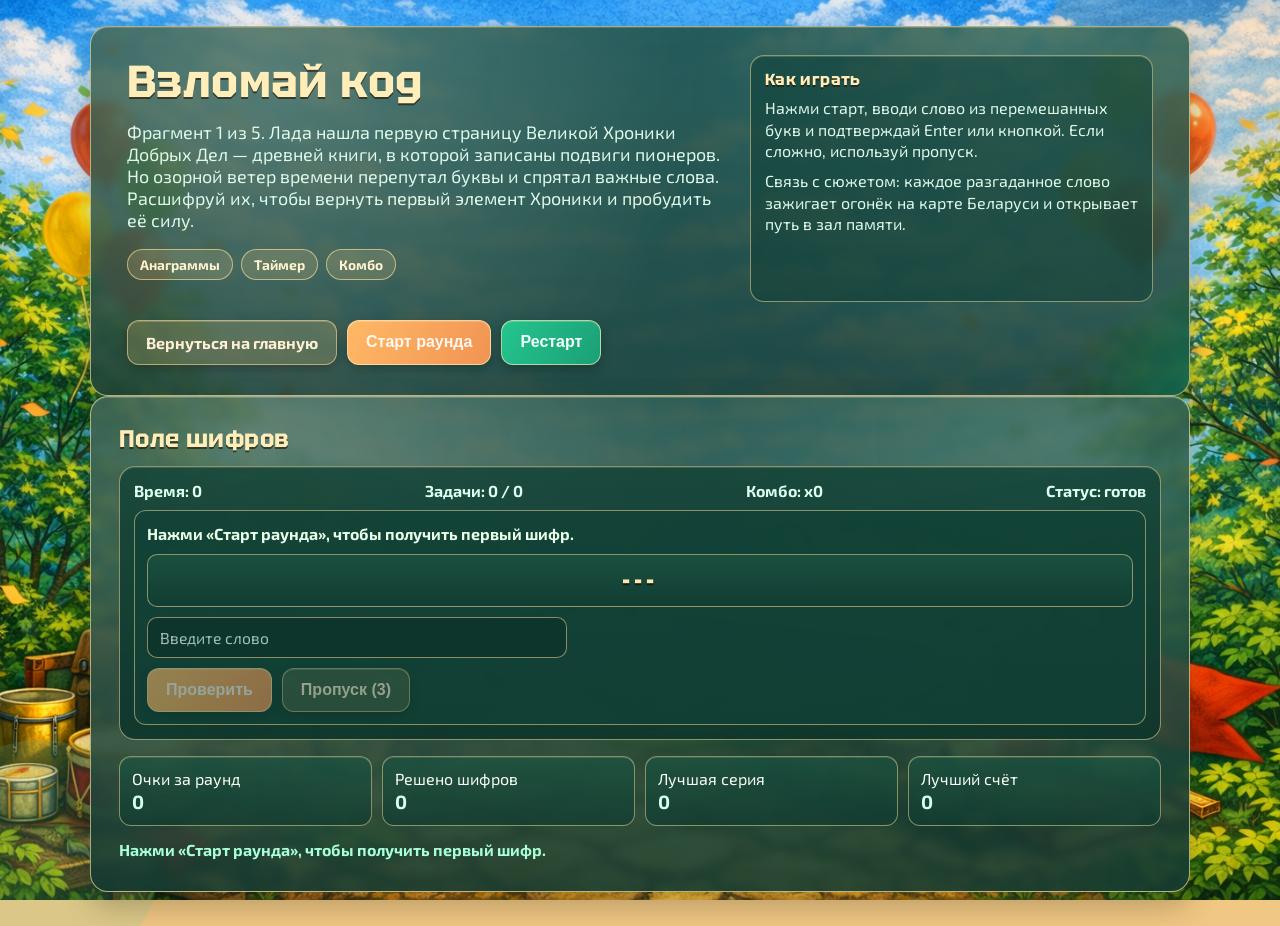
==== cipher.html @ af0d27ae "first" ====
<!doctype html>
<html lang="ru">
<head>
  <meta charset="UTF-8" />
  <meta name="viewport" content="width=device-width, initial-scale=1.0" />
  <title>Взломай код - расшифруй ценности</title>
  <link rel="preconnect" href="https://fonts.googleapis.com" />
  <link rel="preconnect" href="https://fonts.gstatic.com" crossorigin />
  <link href="https://fonts.googleapis.com/css2?family=Tektur:wght@500;700;800&family=Exo+2:wght@400;500;700&display=swap" rel="stylesheet" />
  <link rel="stylesheet" href="./assets/css/main.css" />
</head>
<body>
  <div class="wrap">
    <section class="hero">
      <div class="intro-grid">
        <div>
          <h1>Взломай код</h1>
          <p class="subtitle">
            Фрагмент 1 из 5. Лада нашла первую страницу Великой Хроники Добрых Дел — древней книги, в которой записаны подвиги пионеров. Но озорной ветер времени перепутал буквы и спрятал важные слова. Расшифруй их, чтобы вернуть первый элемент Хроники и пробудить её силу.
          </p>
          <div class="chips">
            <span class="chip">Анаграммы</span>
            <span class="chip">Таймер</span>
            <span class="chip">Комбо</span>
          </div>
        </div>
        <aside class="intro-panel">
          <h3>Как играть</h3>
          <p>Нажми старт, вводи слово из перемешанных букв и подтверждай Enter или кнопкой. Если сложно, используй пропуск.</p>
          <p>Связь с сюжетом: каждое разгаданное слово зажигает огонёк на карте Беларуси и открывает путь в зал памяти.</p>
        </aside>
      </div>
      <div class="actions">
        <a href="./index.html" class="btn ghost">Вернуться на главную</a>
        <button id="cipherStart" class="btn secondary">Старт раунда</button>
        <button id="cipherRestart" class="btn primary">Рестарт</button>
      </div>
    </section>

    <section class="panel station">
      <h2>Поле шифров</h2>
      <div class="beat-wrap">
        <div class="beat-ui">
          <span id="cipherTimer">Время: 75</span>
          <span id="cipherProgress">Задачи: 0 / 12</span>
          <span id="cipherCombo">Комбо: x0</span>
          <span id="cipherStatus">Статус: готов</span>
        </div>

        <article class="cipher-task">
          <p id="cipherClue" class="cipher-clue">Нажми «Старт раунда», чтобы получить первый шифр.</p>
          <p id="cipherScramble" class="cipher-scramble">---</p>
          <input
            id="cipherInput"
            type="text"
            placeholder="Введите слово"
            autocomplete="off"
            maxlength="32"
            disabled
          />
          <div class="cipher-actions">
            <button id="cipherCheck" class="btn secondary" type="button" disabled>Проверить</button>
            <button id="cipherSkip" class="btn ghost" type="button" disabled>Пропуск (3)</button>
          </div>
        </article>
      </div>

      <div class="result-grid">
        <div class="tile">
          Очки за раунд
          <strong id="cipherScore">0</strong>
        </div>
        <div class="tile">
          Решено шифров
          <strong id="cipherSolved">0</strong>
        </div>
        <div class="tile">
          Лучшая серия
          <strong id="cipherStreak">0</strong>
        </div>
        <div class="tile">
          Лучший счёт
          <strong id="cipherBest">0</strong>
        </div>
      </div>

      <div id="cipherFeedback" class="feedback"></div>
    </section>
  </div>

  <script type="module" src="./assets/js/round-theme-standalone.js"></script>
  <script type="module" src="./assets/js/cipher-standalone.js"></script>
</body>
</html>
---- assets/css/main.css ----
﻿:root {
      --bg-1: #071a2a;
      --bg-2: #0e3047;
      --card: rgba(10, 29, 44, 0.84);
      --ink: #ebf6ff;
      --muted: #a8c7de;
      --brand: #00c38d;
      --brand-2: #ff8f3f;
      --line: #2f5f7f;
      --ok: #3edc8f;
      --warn: #ff7b4f;
      --shadow: 0 20px 44px rgba(3, 11, 19, 0.45);
      --radius: 18px;
      --home-banner-width: min(100%, 460px);
      --home-columns-height: clamp(700px, 82vh, 980px);
    }

    * {
      box-sizing: border-box;
    }

    body {
      margin: 0;
      font-family: "Exo 2", "Segoe UI", sans-serif;
      color: var(--ink);
      min-height: 100vh;
      background:
        radial-gradient(circle at 8% 8%, rgba(0, 195, 141, 0.24), transparent 33%),
        radial-gradient(circle at 92% 18%, rgba(255, 143, 63, 0.24), transparent 36%),
        radial-gradient(circle at 50% 110%, rgba(18, 72, 108, 0.65), transparent 42%),
        linear-gradient(140deg, var(--bg-1), var(--bg-2));
      overflow-x: hidden;
    }

    body::before,
    body::after {
      content: "";
      position: fixed;
      z-index: -1;
      border-radius: 50%;
      opacity: 0.3;
      filter: blur(1px);
      animation: drift 12s ease-in-out infinite;
    }

    body::before {
      width: 280px;
      height: 280px;
      background: rgba(255, 143, 63, 0.35);
      top: -70px;
      right: -40px;
    }

    body::after {
      width: 240px;
      height: 240px;
      background: rgba(0, 195, 141, 0.35);
      left: -80px;
      bottom: -80px;
      animation-delay: -6s;
    }

    @keyframes drift {
      0%,
      100% {
        transform: translateY(0px);
      }
      50% {
        transform: translateY(18px);
      }
    }

    .wrap {
      width: min(1100px, 94vw);
      margin: 26px auto 40px;
    }

    .hero,
    .panel {
      background: var(--card);
      border: 1px solid rgba(133, 182, 214, 0.26);
      border-radius: var(--radius);
      box-shadow: var(--shadow);
      backdrop-filter: blur(4px);
    }

    .hero {
      padding: 28px clamp(18px, 4vw, 36px) 30px;
      animation: rise 0.7s ease;
    }

    @keyframes rise {
      from {
        opacity: 0;
        transform: translateY(18px);
      }
      to {
        opacity: 1;
        transform: translateY(0);
      }
    }

    h1,
    h2,
    h3 {
      margin: 0 0 12px;
      font-family: "Tektur", "Trebuchet MS", sans-serif;
      letter-spacing: 0.4px;
      line-height: 1.2;
    }

    h1 {
      font-size: clamp(1.6rem, 4.7vw, 2.8rem);
    }

    .subtitle {
      margin: 0;
      color: var(--muted);
      font-size: clamp(0.95rem, 2.2vw, 1.12rem);
      max-width: 74ch;
    }

    .chips {
      display: flex;
      flex-wrap: wrap;
      gap: 8px;
      margin: 18px 0 22px;
    }

    .chip {
      font-weight: 700;
      font-size: 0.86rem;
      padding: 6px 12px;
      border-radius: 999px;
      color: #ddfff6;
      background: rgba(0, 195, 141, 0.18);
      border: 1px solid rgba(0, 195, 141, 0.32);
    }

.btn {
      border: 0;
      border-radius: 12px;
      padding: 12px 18px;
      font-size: 1rem;
      font-weight: 700;
      display: inline-flex;
      align-items: center;
      justify-content: center;
      text-decoration: none;
      cursor: pointer;
      transition: transform 0.18s ease, box-shadow 0.18s ease, opacity 0.18s ease;
    }

    .btn:hover {
      transform: translateY(-1px);
      box-shadow: 0 8px 22px rgba(17, 51, 41, 0.2);
    }

    .btn:disabled {
      opacity: 0.55;
      cursor: not-allowed;
      transform: none;
      box-shadow: none;
    }

    .btn.primary {
      background: linear-gradient(120deg, var(--brand), #11a879);
      color: #fff;
    }

    .btn.secondary {
      background: linear-gradient(120deg, var(--brand-2), #f49b5f);
      color: #fff;
    }
    .btn.ghost {
      background: rgba(255, 143, 63, 0.16);
      color: #ffe6d4;
      border: 1px solid rgba(255, 143, 63, 0.42);
    }

    .hidden {
      display: none !important;
    }

    .hud {
      margin: 16px 0;
      padding: 14px 16px;
      display: flex;
      flex-wrap: wrap;
      align-items: center;
      justify-content: space-between;
      gap: 12px;
    }

    .score {
      font-weight: 700;
      font-size: 1.02rem;
      color: #cbfff0;
    }

    .steps {
      display: flex;
      align-items: center;
      gap: 9px;
      flex-wrap: wrap;
    }

    .hud-actions {
      display: flex;
      align-items: center;
      margin-left: auto;
      gap: 10px;
      flex-wrap: wrap;
      justify-content: flex-end;
    }

    .run-timer {
      font-family: "Tektur", "Trebuchet MS", sans-serif;
      font-weight: 700;
      font-size: 0.95rem;
      letter-spacing: 0.05em;
      color: #fdf0d4;
      background: linear-gradient(180deg, rgba(89, 51, 22, 0.86), rgba(60, 35, 15, 0.94));
      border: 1px solid rgba(255, 211, 134, 0.62);
      border-radius: 10px;
      padding: 8px 12px;
      min-width: 136px;
      text-align: center;
      box-shadow:
        inset 0 1px 0 rgba(255, 241, 209, 0.22),
        0 4px 10px rgba(0, 0, 0, 0.24);
      white-space: nowrap;
    }

    .step {
      width: 31px;
      height: 31px;
      border-radius: 50%;
      border: 2px solid var(--line);
      display: grid;
      place-items: center;
      font-size: 0.85rem;
      font-weight: 700;
      color: #bcdaef;
      background: rgba(10, 29, 44, 0.86);
    }

    .step.done {
      background: var(--ok);
      border-color: var(--ok);
      color: #fff;
    }

    .step.active {
      border-color: var(--brand-2);
      box-shadow: 0 0 0 3px rgba(242, 134, 79, 0.2);
    }

    .station {
      padding: clamp(16px, 3vw, 28px);
      margin-bottom: 16px;
      animation: rise 0.45s ease;
    }

    .lead {
      margin: 0 0 16px;
      color: var(--muted);
    }

    .quiz-card,
    .rebus-card,
    .word-card,
    .case-card {
      background: rgba(9, 27, 41, 0.82);
      border: 1px solid rgba(75, 126, 161, 0.6);
      border-radius: 14px;
      padding: 12px 14px;
      margin-bottom: 12px;
    }

    .quiz-card p,
    .rebus-card p,
    .word-card p,
    .case-card p {
      margin: 0 0 10px;
      font-weight: 700;
    }

    .option-grid {
      display: grid;
      gap: 8px;
    }

    label.choice {
      border: 1px solid rgba(75, 126, 161, 0.72);
      border-radius: 10px;
      padding: 9px 10px;
      display: flex;
      gap: 10px;
      align-items: flex-start;
      cursor: pointer;
      transition: border-color 0.15s ease, background 0.15s ease;
    }

    label.choice:hover {
      border-color: var(--brand);
      background: rgba(0, 195, 141, 0.08);
    }

    input[type="text"] {
      width: min(420px, 100%);
      border: 1px solid rgba(75, 126, 161, 0.6);
      border-radius: 10px;
      padding: 10px 12px;
      font-size: 0.98rem;
      font-family: inherit;
      background: rgba(8, 22, 34, 0.95);
      color: #e6f4ff;
    }

    .actions {
      margin-top: 18px;
      display: flex;
      flex-wrap: wrap;
      gap: 10px;
    }

    .player-name-row {
      margin-top: 14px;
      display: flex;
      flex-wrap: wrap;
      align-items: center;
      gap: 10px;
    }

    .player-name-row label {
      font-weight: 700;
      color: #e8ffe7;
    }

    .player-name-row input[type="text"] {
      width: min(260px, 100%);
    }

    .feedback {
      margin-top: 14px;
      font-weight: 700;
      color: #7df2ca;
      min-height: 1.4em;
    }

    .feedback.bad {
      color: #ff9b73;
    }

    .bars {
      margin-top: 12px;
      display: grid;
      gap: 8px;
      max-width: 460px;
    }

    .bar {
      display: grid;
      grid-template-columns: 180px 1fr;
      align-items: center;
      gap: 10px;
      font-size: 0.92rem;
    }

    .track {
      height: 10px;
      border-radius: 999px;
      background: rgba(75, 126, 161, 0.35);
      overflow: hidden;
    }

    .fill {
      height: 100%;
      width: 0;
      border-radius: 999px;
      background: linear-gradient(120deg, var(--brand), #0caf7b);
      transition: width 0.4s ease;
    }

    .result-grid {
      margin-top: 16px;
      display: grid;
      grid-template-columns: repeat(auto-fit, minmax(180px, 1fr));
      gap: 10px;
    }
    .tile {
      background: rgba(9, 27, 41, 0.82);
      border: 1px solid rgba(75, 126, 161, 0.6);
      border-radius: 12px;
      padding: 12px;
    }

    .tile strong {
      display: block;
      font-size: 1.2rem;
      margin-top: 2px;
      color: #d2ffee;
    }

    .accent {
      color: #ffb17b;
      font-weight: 700;
    }

    .result-finale {
      position: relative;
      overflow: hidden;
      border-color: rgba(255, 214, 136, 0.58);
      background:
        radial-gradient(circle at 90% -10%, rgba(255, 208, 101, 0.2), transparent 45%),
        linear-gradient(180deg, rgba(24, 63, 52, 0.86), rgba(13, 45, 37, 0.92));
    }

    .result-finale::before {
      content: "";
      position: absolute;
      right: -90px;
      top: -80px;
      width: 240px;
      height: 240px;
      border-radius: 50%;
      background: radial-gradient(circle, rgba(255, 224, 143, 0.32), transparent 68%);
      pointer-events: none;
    }

    .result-kicker {
      display: inline-flex;
      align-items: center;
      gap: 8px;
      font-weight: 800;
      text-transform: uppercase;
      letter-spacing: 0.08em;
      color: #ffe7b7;
      font-size: 0.78rem;
      border: 1px solid rgba(255, 222, 155, 0.5);
      border-radius: 999px;
      padding: 6px 12px;
      background: rgba(82, 52, 21, 0.45);
    }

    .result-title {
      margin-bottom: 6px;
      color: #fff4cf;
      text-shadow: 0 3px 0 rgba(60, 34, 6, 0.45), 0 0 20px rgba(255, 214, 139, 0.2);
      animation: resultTitleGlow 2.2s ease-in-out infinite;
    }

    .result-congrats {
      margin-top: 8px;
      margin-bottom: 2px;
      color: #d4ffe6;
      font-weight: 700;
      letter-spacing: 0.02em;
    }

    .result-mail-card {
      margin-top: 14px;
      border: 1px solid rgba(255, 221, 149, 0.54);
      border-radius: 14px;
      padding: 12px;
      background:
        linear-gradient(180deg, rgba(68, 44, 17, 0.58), rgba(43, 30, 12, 0.72));
      box-shadow: inset 0 1px 0 rgba(255, 239, 196, 0.2);
    }

    .result-mail-card h3 {
      margin: 0;
      color: #fff1ca;
    }

    .result-mail-card p {
      margin-top: 8px;
      margin-bottom: 0;
      color: #ffe5bc;
    }

    .result-fresh {
      animation: resultPanelEnter 0.46s ease-out both;
    }

    @keyframes resultPanelEnter {
      from {
        opacity: 0;
        transform: translateY(16px) scale(0.985);
      }
      to {
        opacity: 1;
        transform: translateY(0) scale(1);
      }
    }

    @keyframes resultTitleGlow {
      0%,
      100% {
        filter: brightness(1);
      }
      50% {
        filter: brightness(1.08);
      }
    }

    .ai-note {
      margin-top: 16px;
      padding: 12px;
      border-radius: 12px;
      background: rgba(255, 143, 63, 0.15);
      border: 1px solid rgba(255, 143, 63, 0.34);
      color: #ffd8bf;
    }

    .ai-note p {
      margin: 0;
    }

    .confetti {
      pointer-events: none;
      position: fixed;
      inset: 0;
      z-index: 999;
      overflow: hidden;
    }

    .confetti i {
      position: absolute;
      top: -15px;
      width: 9px;
      height: 16px;
      background: var(--brand);
      opacity: 0.75;
      animation: fall linear forwards;
    }

    @keyframes fall {
      to {
        transform: translateY(105vh) rotate(620deg);
      }
    }

    .hero {
      position: relative;
      overflow: hidden;
      border: 1px solid rgba(79, 148, 194, 0.46);
    }

    .hero::after {
      content: "";
      position: absolute;
      inset: auto -20% -55% auto;
      width: 340px;
      height: 340px;
      border-radius: 50%;
      background: radial-gradient(circle, rgba(0, 195, 141, 0.45), transparent 70%);
      pointer-events: none;
    }

    body.home-page {
      background-image: url("../../фон.png");
      background-position: center;
      background-repeat: no-repeat;
      background-size: 100% 100%;
      background-attachment: fixed;
      height: 100vh;
      min-height: 100vh;
      overflow: hidden;
    }

    body.home-page::before,
    body.home-page::after {
      content: none;
      display: none;
    }

    body.home-page .hero::after {
      content: none;
      display: none;
    }

    body.home-page .wrap {
      width: 100vw;
      max-width: 100vw;
      margin: 0;
      min-height: 100vh;
      padding: 0;
    }

    body.home-page .wrap > * {
      display: none !important;
    }

    body.home-page .wrap > #homeBuilder {
      display: block !important;
    }

    body.home-page .home-builder {
      display: flex !important;
      align-items: flex-start;
      justify-content: center;
      overflow: hidden;
      padding: clamp(8px, 1vh, 14px) clamp(10px, 1vw, 18px);
    }

    .home-builder {
      display: none;
      position: relative;
      width: 100%;
      min-height: 100vh;
      padding: clamp(12px, 2vw, 22px);
    }

    .home-scene {
      max-width: 1420px;
      margin: 0 auto;
      width: 100%;
      min-height: calc(100vh - clamp(24px, 4vw, 44px));
      display: grid;
      grid-template-rows: auto auto 1fr auto;
      gap: clamp(10px, 1.3vw, 18px);
    }

    body.home-page .home-scene {
      max-width: 1500px;
      width: min(1500px, 100vw);
      min-width: 1280px;
      min-height: 100vh;
      margin: 0 auto;
      position: relative;
      overflow: visible;
      isolation: isolate;
      grid-template-rows: auto auto minmax(0, 1fr);
    }

    body.home-page .home-footer {
      display: none;
    }

    body.home-page .home-scene::before,
    body.home-page .home-scene::after {
      content: "";
      position: absolute;
      border-radius: 50%;
      pointer-events: none;
      z-index: 0;
      filter: blur(3px);
      opacity: 0.42;
    }

    body.home-page .home-scene::before {
      width: clamp(220px, 18vw, 360px);
      height: clamp(220px, 18vw, 360px);
      top: clamp(64px, 7vh, 120px);
      left: clamp(30px, 3vw, 80px);
      background: radial-gradient(circle, rgba(255, 209, 120, 0.36), transparent 72%);
      animation: homeAuraDriftA 11s ease-in-out infinite;
    }

    body.home-page .home-scene::after {
      width: clamp(180px, 14vw, 290px);
      height: clamp(180px, 14vw, 290px);
      bottom: clamp(42px, 8vh, 120px);
      right: clamp(70px, 7vw, 150px);
      background: radial-gradient(circle, rgba(131, 255, 212, 0.28), transparent 70%);
      animation: homeAuraDriftB 9s ease-in-out infinite;
    }

    .home-balloon-wrap {
      position: fixed;
      top: clamp(6px, 1.2vh, 16px);
      right: clamp(-180px, -12vw, -90px);
      width: clamp(240px, 24vw, 440px);
      height: clamp(240px, 24vw, 440px);
      z-index: 8;
      pointer-events: none;
      animation: homeFloatSlow 8.8s ease-in-out infinite;
    }

    .home-balloon-player {
      width: 100%;
      height: 100%;
      display: block;
      filter: drop-shadow(0 6px 10px rgba(0, 0, 0, 0.25));
    }

    .home-music-toggle {
      position: fixed;
      top: clamp(14px, 1.8vh, 26px);
      left: clamp(12px, 1.2vw, 24px);
      width: clamp(46px, 3.1vw, 58px);
      height: clamp(46px, 3.1vw, 58px);
      border-radius: 14px;
      border: 1px solid rgba(255, 214, 142, 0.62);
      background: linear-gradient(180deg, rgba(83, 52, 24, 0.92), rgba(54, 33, 15, 0.95));
      box-shadow:
        inset 0 1px 0 rgba(255, 242, 204, 0.22),
        0 8px 18px rgba(0, 0, 0, 0.32);
      color: #ffe5ad;
      z-index: 12;
      cursor: pointer;
      display: grid;
      place-items: center;
      transition: transform 0.16s ease, filter 0.16s ease, box-shadow 0.16s ease;
    }

    .home-music-toggle:hover {
      transform: translateY(-1px) scale(1.02);
      filter: brightness(1.06);
      box-shadow:
        inset 0 1px 0 rgba(255, 242, 204, 0.24),
        0 10px 22px rgba(0, 0, 0, 0.36);
    }

    .home-music-toggle:active {
      transform: translateY(0) scale(0.98);
    }

    .home-music-icon {
      width: 20px;
      height: 20px;
      display: flex;
      align-items: flex-end;
      justify-content: center;
      gap: 3px;
      position: relative;
    }

    .home-music-icon > span {
      width: 4px;
      height: 14px;
      border-radius: 999px;
      background: linear-gradient(180deg, #ffe8b6, #ffbe70);
      box-shadow: 0 0 8px rgba(255, 216, 145, 0.28);
      transform-origin: center bottom;
    }

    .home-music-toggle.is-on .home-music-icon > span:nth-child(1) {
      animation: homeMusicBars 0.95s ease-in-out infinite;
    }

    .home-music-toggle.is-on .home-music-icon > span:nth-child(2) {
      animation: homeMusicBars 1.1s ease-in-out infinite;
      animation-delay: 0.12s;
    }

    .home-music-toggle.is-on .home-music-icon > span:nth-child(3) {
      animation: homeMusicBars 0.85s ease-in-out infinite;
      animation-delay: 0.2s;
    }

    .home-music-toggle.is-off .home-music-icon > span {
      height: 7px;
      opacity: 0.5;
      animation: none;
    }

    .home-music-toggle.is-off::after {
      content: "";
      position: absolute;
      width: 24px;
      height: 2px;
      border-radius: 999px;
      background: #ff9b73;
      transform: rotate(-34deg);
      box-shadow: 0 0 8px rgba(255, 155, 115, 0.42);
    }

    body:not(.home-page) .home-music-toggle {
      display: none;
    }

    @keyframes homeMusicBars {
      0%,
      100% {
        transform: scaleY(0.4);
      }
      50% {
        transform: scaleY(1);
      }
    }

    .home-mascot-wrap {
      position: absolute;
      left: clamp(-420px, -100vw, -190px);
      bottom: clamp(-90px, -7vh, -32px);
      width: clamp(450px, 14vw, 240px);
      pointer-events: none;
      z-index: 3;
      animation: none;
    }

    .home-mascot-image {
      width: 100%;
      height: auto;
      display: block;
      object-fit: contain;
      filter: drop-shadow(0 8px 16px rgba(0, 0, 0, 0.35));
      user-select: none;
      -webkit-user-drag: none;
    }

    .img-slot {
      width: 100%;
      border: 2px dashed rgba(203, 236, 255, 0.72);
      border-radius: 12px;
      background: rgba(7, 26, 40, 0.52);
      color: #d9efff;
      font-family: "Tektur", "Trebuchet MS", sans-serif;
      font-size: clamp(0.7rem, 0.85vw, 0.88rem);
      letter-spacing: 0.04em;
      text-transform: uppercase;
      display: flex;
      align-items: center;
      justify-content: center;
      text-align: center;
      padding: 8px;
      user-select: none;
    }

    .img-slot[data-slot]::before {
      content: attr(data-slot);
      display: block;
      font-size: clamp(0.62rem, 0.72vw, 0.78rem);
      opacity: 0.68;
      margin-right: 0.42rem;
    }

    .slot-main-title {
      width: 100%;
      max-width: none;
      height: clamp(256px, 28vw, 480px);
      margin: 0;
      display: flex;
      align-items: center;
      justify-content: center;
    }

    .home-banner-image {
      width: 100%;
      height: 100%;
      object-fit: contain;
      display: block;
      animation: homeBannerBreathe 7.4s ease-in-out infinite;
      transform-origin: center;
    }

    .top-start-wrap {
      --start-btn-offset-y: 0px;
      position: relative;
      height: clamp(170px, 14vw, 230px);
      margin-bottom: clamp(-18px, -1.2vw, -10px);
      z-index: 5;
      overflow: visible;
    }

    .home-start-btn {
      border: 0;
      background: transparent;
      padding: 0;
      cursor: pointer;
      position: absolute;
      top: var(--start-btn-offset-y);
      left: 50%;
      width: fit-content;
      display: inline-flex;
      align-items: center;
      justify-content: center;
      transform: translateX(-50%);
      transition: transform 0.18s ease, filter 0.18s ease;
      animation: homeButtonPulse 3.4s ease-in-out infinite;
    }

    .home-start-btn:hover {
      transform: translateX(-50%) translateY(-2px) scale(1.01);
      filter: brightness(1.04);
    }

    .home-start-btn:active {
      transform: translateX(-50%) translateY(0) scale(0.99);
    }

    .home-start-image {
      width: var(--home-banner-width);
      height: auto;
      display: block;
      object-fit: contain;
      filter: drop-shadow(0 5px 10px rgba(0, 0, 0, 0.35));
      user-select: none;
      -webkit-user-drag: none;
    }

    .home-start-btn .home-start-image {
      width: calc(var(--home-banner-width) * 1.4);
      max-width: none;
    }

    .home-grid {
      display: grid;
      grid-template-columns: minmax(0, 1.06fr) minmax(0, 1fr) minmax(0, 1.06fr);
      gap: clamp(8px, 1vw, 14px);
      align-items: stretch;
      min-height: 100%;
      margin-top: 0;
    }

    .home-column {
      border: 0;
      border-radius: 0;
      background: transparent;
      padding: clamp(8px, 1.05vw, 12px);
      display: grid;
      gap: 10px;
      align-content: start;
      min-width: 0;
      transition: filter 0.24s ease, transform 0.24s ease;
      animation: homeColumnIdle 6.8s ease-in-out infinite;
    }

    .home-column:hover {
      filter: brightness(1.05);
      transform: translateY(-2px);
    }

    .home-center {
      animation-delay: -1.6s;
    }

    .home-right {
      animation-delay: -3.2s;
    }

    body.home-page .home-scene .img-slot {
      border: 0;
      border-radius: 0;
      background: transparent;
      box-shadow: none;
      color: transparent;
    }

    body.home-page .home-scene .img-slot[data-slot]::before {
      content: none;
      display: none;
    }

    .home-left {
      background: url("../../этапы.png") center -70px / 100% auto no-repeat;
      border: none;
      border-radius: 0;
      box-shadow: none;
      position: relative;
      overflow: visible;
      padding: clamp(16px, 1.35vw, 22px) clamp(14px, 1.1vw, 20px) clamp(20px, 1.8vw, 28px);
      gap: 0;
      min-height: var(--home-columns-height);
      --row-1-offset-y: 50px;
      --row-2-offset-y: 70px;
      --row-3-offset-y: 100px;
      --row-4-offset-y: 120px;
      --row-5-offset-y: 150px;
    }

    .home-left-cat-wrap {
      position: absolute;
      top: clamp(-200px, -14vw, -136px);
      right: clamp(84px, 6.4vw, 130px);
      width: clamp(260px, 22vw, 420px);
      height: clamp(220px, 18vw, 340px);
      z-index: 6;
      pointer-events: none;
      animation: homeFloatSlow 6.6s ease-in-out infinite;
      animation-delay: -1.4s;
    }

    .home-left-cat-player {
      width: 100%;
      height: 100%;
      display: block;
      filter: drop-shadow(0 8px 16px rgba(0, 0, 0, 0.28));
    }

    .slot-panel-title {
      height: clamp(52px, 5.2vw, 78px);
    }

    .board-title-text {
      min-height: clamp(52px, 5.2vw, 78px);
      border-radius: 12px;
      border: 1px solid rgba(255, 208, 124, 0.58);
      background: linear-gradient(180deg, rgba(92, 44, 20, 0.9), rgba(64, 31, 14, 0.92));
      color: #ffe8b3;
      font-family: "Tektur", "Trebuchet MS", sans-serif;
      font-size: clamp(1.05rem, 1.4vw, 1.45rem);
      font-weight: 700;
      letter-spacing: 0.05em;
      text-transform: uppercase;
      text-shadow: 0 2px 0 rgba(33, 16, 4, 0.86);
      display: flex;
      align-items: center;
      justify-content: center;
      text-align: center;
      padding: 6px 10px;
    }

    .slot-list {
      list-style: none;
      margin: 0;
      padding: 0;
      display: grid;
      gap: 8px;
    }

    .home-left .slot-list {
      margin-top: clamp(72px, 6.2vw, 100px);
      gap: clamp(7px, 0.8vw, 10px);
    }

    .slot-row {
      display: grid;
      grid-template-columns: 60px 1fr 88px;
      gap: 8px;
      align-items: center;
    }

    .home-left .slot-row {
      grid-template-columns: 48px minmax(0, 1fr) max-content;
      gap: 0;
      min-height: clamp(42px, 3.7vw, 50px);
      padding-inline: 2px;
      filter: drop-shadow(0 2px 3px rgba(0, 0, 0, 0.2));
      animation: menuRowBreath 5.4s ease-in-out infinite;
    }

    .home-left .slot-row:nth-child(2) {
      animation-delay: -0.4s;
    }

    .home-left .slot-row:nth-child(3) {
      animation-delay: -0.8s;
    }

    .home-left .slot-row:nth-child(4) {
      animation-delay: -1.2s;
    }

    .home-left .slot-row:nth-child(5) {
      animation-delay: -1.6s;
    }

    .home-left .slot-row:hover {
      filter: brightness(1.14) saturate(1.2) drop-shadow(0 6px 10px rgba(0, 0, 0, 0.28));
    }

    .home-left .slot-row:nth-child(1) {
      transform: translate(16px, var(--row-1-offset-y));
    }

    .home-left .slot-row:nth-child(2) {
      transform: translate(16px, var(--row-2-offset-y));
    }

    .home-left .slot-row:nth-child(3) {
      transform: translate(16px, var(--row-3-offset-y));
    }

    .home-left .slot-row:nth-child(4) {
      transform: translate(16px, var(--row-4-offset-y));
    }

    .home-left .slot-row:nth-child(5) {
      transform: translate(16px, var(--row-5-offset-y));
    }

    #rhythmStartTrigger {
      cursor: pointer;
      transition: filter 0.15s ease, transform 0.15s ease;
    }

    #rhythmStartTrigger:hover {
      filter: brightness(1.06);
    }

    #lineTimeTrigger {
      cursor: pointer;
      transition: filter 0.15s ease, transform 0.15s ease;
    }

    #lineTimeTrigger:hover {
      filter: brightness(1.06);
    }

    #beatModeTrigger {
      cursor: pointer;
      transition: filter 0.15s ease, transform 0.15s ease;
    }

    #beatModeTrigger:hover {
      filter: brightness(1.06);
    }

    #heritageModeTrigger {
      cursor: pointer;
      transition: filter 0.15s ease, transform 0.15s ease;
    }

    #heritageModeTrigger:hover {
      filter: brightness(1.06);
    }

    #guardianModeTrigger {
      cursor: pointer;
      transition: filter 0.15s ease, transform 0.15s ease;
    }

    #guardianModeTrigger:hover {
      filter: brightness(1.06);
    }

    .home-left .img-slot {
      border: 0;
      background: transparent;
      color: transparent;
      padding: 0;
    }

    .home-left .img-slot[data-slot]::before {
      display: none;
      content: none;
    }

    .slot-icon {
      min-height: 54px;
    }

    .home-left .slot-icon {
      min-height: clamp(30px, 2.5vw, 36px);
      opacity: 0;
    }

    .slot-text {
      min-height: 54px;
    }

    .game-name-text {
      min-height: 54px;
      border-radius: 10px;
      border: 1px solid rgba(255, 227, 171, 0.36);
      background: rgba(38, 31, 20, 0.62);
      color: #ffecc2;
      font-size: clamp(0.9rem, 1.1vw, 1.15rem);
      font-weight: 600;
      line-height: 1.2;
      text-shadow: 0 1px 0 rgba(20, 11, 3, 0.76);
      display: flex;
      align-items: center;
      padding: 8px 10px;
    }

    .home-left .game-name-text {
      min-height: auto;
      border: 0;
      background: transparent;
      border-radius: 0;
      color: #f5e6bf;
      font-family: "Exo 2", "Segoe UI", sans-serif;
      font-size: clamp(2.0rem, 0.88vw, 0.95rem);
      font-weight: 700;
      padding: 0;
      letter-spacing: 0.01em;
      min-width: 0;
      white-space: nowrap;
      overflow: hidden;
      text-shadow:
        0 2px 0 rgba(52, 31, 12, 0.9),
        0 0 8px rgba(22, 13, 4, 0.35);
    }

    /* Linked controls: title + score move together for each row */
    .home-left .game-name-1,
    .home-left .score-pill-1 {
      transform: translateY(-40px);
    }

    .home-left .game-name-2,
    .home-left .score-pill-2 {
      transform: translateY(-20px);
    }

    .home-left .game-name-3,
    .home-left .score-pill-3 {
      transform: translateY(-20px);
    }

    .home-left .game-name-4,
    .home-left .score-pill-4 {
      transform: translateY(0);
    }

    .home-left .game-name-5,
    .home-left .score-pill-5 {
      transform: translateY(18px);
    }

    .score-pill {
      min-height: 54px;
      border-radius: 999px;
      border: 1px solid rgba(255, 215, 128, 0.62);
      background: linear-gradient(180deg, rgba(76, 59, 26, 0.92), rgba(53, 40, 16, 0.92));
      color: #ffd878;
      font-family: "Tektur", "Trebuchet MS", sans-serif;
      font-size: clamp(1rem, 1.3vw, 1.35rem);
      font-weight: 800;
      letter-spacing: 0.05em;
      text-shadow: 0 2px 0 rgba(29, 17, 3, 0.8), 0 0 10px rgba(255, 212, 116, 0.24);
      display: flex;
      align-items: center;
      justify-content: center;
    }

    .home-left .score-pill {
      min-height: auto;
      border: 1px solid rgba(255, 215, 128, 0.58);
      background: linear-gradient(180deg, rgba(85, 62, 26, 0.95), rgba(56, 39, 14, 0.95));
      border-radius: 999px;
      color: #ffd86f;
      font-family: "Tektur", "Trebuchet MS", sans-serif;
      font-size: clamp(1.6rem, 1.8vw, 2.4rem);
      font-weight: 800;
      line-height: 1;
      width: auto;
      text-align: center;
      letter-spacing: 0.03em;
      text-shadow:
        0 3px 0 rgba(63, 37, 12, 0.9),
        0 0 10px rgba(255, 209, 113, 0.28);
      padding: 0.22em 0.58em;
      justify-content: center;
      justify-self: start;
      display: inline-flex;
      align-items: center;
      box-shadow:
        inset 0 1px 0 rgba(255, 239, 190, 0.28),
        0 2px 6px rgba(0, 0, 0, 0.35);
      margin-left: -150px;
    }

    .home-left .score-pill::before {
      content: "★";
      margin-right: 0.26em;
      color: #ffe79e;
      text-shadow: 0 1px 0 rgba(56, 31, 8, 0.9), 0 0 8px rgba(255, 210, 109, 0.25);
    }

    .slot-left-bottom {
      min-height: 72px;
    }

    .home-center {
      min-height: var(--home-columns-height);
      grid-template-rows: auto auto 1fr;
      align-content: stretch;
    }

    .slot-start-btn {
      min-height: clamp(58px, 6vw, 88px);
      cursor: pointer;
    }

    .score-board {
      min-height: clamp(166px, 14vw, 230px);
      border-radius: 14px;
      border: 1px solid rgba(255, 218, 126, 0.5);
      background: linear-gradient(180deg, rgba(26, 68, 43, 0.9), rgba(18, 50, 33, 0.9));
      display: grid;
      place-content: center;
      text-align: center;
      gap: 8px;
      position: relative;
      overflow: hidden;
      animation: boardGlowPulse 4.2s ease-in-out infinite;
    }

    .score-board::after {
      content: "";
      position: absolute;
      inset: -30% -40%;
      background: linear-gradient(120deg, transparent 38%, rgba(255, 255, 255, 0.14) 50%, transparent 64%);
      transform: translateX(-140%) rotate(4deg);
      animation: homeShimmerSweep 5.8s linear infinite;
      pointer-events: none;
    }

    .score-main-value {
      font-family: "Tektur", "Trebuchet MS", sans-serif;
      font-size: clamp(2.2rem, 4.6vw, 4.2rem);
      color: #ffe39b;
      font-weight: 800;
      line-height: 1;
      text-shadow: 0 3px 0 rgba(42, 23, 0, 0.78), 0 0 18px rgba(255, 220, 124, 0.26);
    }

    .score-main-kicker {
      font-family: "Exo 2", "Segoe UI", sans-serif;
      font-size: clamp(0.72rem, 0.95vw, 0.92rem);
      font-weight: 700;
      letter-spacing: 0.08em;
      color: #f3ffcc;
      text-transform: uppercase;
      text-shadow: 0 2px 0 rgba(18, 36, 14, 0.72);
      transform: translateY(10px);
    }

    .score-main-label {
      font-family: "Tektur", "Trebuchet MS", sans-serif;
      font-size: clamp(1rem, 1.7vw, 1.42rem);
      color: #fff1ca;
      letter-spacing: 0.08em;
      text-shadow: 0 2px 0 rgba(35, 21, 4, 0.7);
    }

    .home-rules-btn {
      width: 100%;
      min-height: clamp(56px, 5.4vw, 84px);
      border-radius: 999px;
      border: 1px solid rgba(255, 206, 124, 0.68);
      background: linear-gradient(180deg, rgba(82, 56, 24, 0.92), rgba(52, 33, 12, 0.95));
      color: #ffe19b;
      font-family: "Tektur", "Trebuchet MS", sans-serif;
      font-size: clamp(1.15rem, 1.7vw, 1.6rem);
      font-weight: 800;
      text-align: center;
      letter-spacing: 0.07em;
      text-shadow: 0 2px 0 rgba(26, 13, 2, 0.9), 0 0 10px rgba(255, 211, 118, 0.24);
      box-shadow:
        inset 0 1px 0 rgba(255, 238, 190, 0.25),
        0 4px 12px rgba(0, 0, 0, 0.28);
      cursor: pointer;
      transition: transform 0.15s ease, filter 0.15s ease;
      position: relative;
      overflow: hidden;
    }

    .home-rules-btn::before {
      content: "";
      position: absolute;
      inset: -22% -30%;
      background: linear-gradient(110deg, transparent 30%, rgba(255, 255, 255, 0.2) 49%, transparent 70%);
      transform: translateX(-135%);
      animation: homeShimmerSweep 4.6s linear infinite;
      pointer-events: none;
    }

    .home-rules-btn:hover {
      transform: translateY(-1px);
      filter: brightness(1.04);
    }

    .home-rules-btn:active {
      transform: translateY(0);
    }

    .home-rules-guide {
      position: fixed;
      inset: 0;
      z-index: 1300;
      pointer-events: none;
    }

    .home-rules-guide.is-hidden {
      display: none;
    }

    .home-rules-bubble {
      position: fixed;
      width: min(460px, calc(100vw - 24px));
      border-radius: 20px;
      border: 2px solid rgba(61, 40, 17, 0.78);
      background:
        radial-gradient(circle at 14% 12%, rgba(255, 238, 192, 0.72), transparent 50%),
        linear-gradient(180deg, rgba(255, 248, 228, 0.98), rgba(255, 243, 208, 0.98));
      color: #3a260f;
      box-shadow:
        0 20px 44px rgba(8, 8, 8, 0.3),
        inset 0 1px 0 rgba(255, 255, 255, 0.8);
      padding: 14px 14px 12px;
      pointer-events: auto;
    }

    .home-rules-bubble::after {
      content: "";
      position: absolute;
      left: 18px;
      bottom: -18px;
      width: 0;
      height: 0;
      border-left: 12px solid transparent;
      border-right: 14px solid transparent;
      border-top: 20px solid rgba(255, 244, 212, 0.98);
      filter: drop-shadow(0 2px 0 rgba(61, 40, 17, 0.45));
    }

    .home-rules-name {
      display: inline-block;
      margin-bottom: 8px;
      border-radius: 999px;
      border: 1px solid rgba(95, 66, 26, 0.62);
      background: rgba(255, 236, 187, 0.85);
      color: #5a3512;
      font-family: "Tektur", "Trebuchet MS", sans-serif;
      font-weight: 800;
      font-size: 0.82rem;
      letter-spacing: 0.06em;
      text-transform: uppercase;
      padding: 5px 10px;
    }

    .home-rules-title {
      margin: 0 0 8px;
      font-family: "Tektur", "Trebuchet MS", sans-serif;
      font-size: clamp(1.08rem, 1.45vw, 1.34rem);
      color: #422810;
      letter-spacing: 0.02em;
    }

    .home-rules-text {
      margin: 0;
      font-size: clamp(0.94rem, 1.08vw, 1.04rem);
      line-height: 1.42;
      color: #4a3015;
      font-weight: 600;
    }

    .home-rules-footer {
      margin-top: 12px;
      display: flex;
      align-items: center;
      justify-content: space-between;
      gap: 10px;
      flex-wrap: wrap;
    }

    .home-rules-progress {
      border-radius: 999px;
      border: 1px solid rgba(95, 66, 26, 0.54);
      background: rgba(255, 233, 179, 0.8);
      color: #5d3810;
      font-family: "Tektur", "Trebuchet MS", sans-serif;
      font-size: 0.8rem;
      font-weight: 700;
      letter-spacing: 0.05em;
      padding: 5px 10px;
    }

    .home-rules-controls {
      display: inline-flex;
      align-items: center;
      gap: 8px;
    }

    .home-rules-nav,
    .home-rules-next,
    .home-rules-close {
      border-radius: 10px;
      border: 1px solid rgba(97, 65, 26, 0.64);
      background: linear-gradient(180deg, rgba(255, 225, 162, 0.95), rgba(232, 190, 108, 0.94));
      color: #4d2f0f;
      font-family: "Exo 2", "Segoe UI", sans-serif;
      font-size: 0.9rem;
      font-weight: 700;
      cursor: pointer;
      transition: transform 0.15s ease, filter 0.15s ease;
    }

    .home-rules-nav {
      min-width: 38px;
      min-height: 34px;
      padding: 0 10px;
      font-family: "Tektur", "Trebuchet MS", sans-serif;
      font-size: 1rem;
    }

    .home-rules-next {
      min-height: 34px;
      padding: 0 12px;
    }

    .home-rules-close {
      min-height: 34px;
      padding: 0 10px;
      background: linear-gradient(180deg, rgba(255, 216, 183, 0.95), rgba(231, 165, 122, 0.94));
    }

    .home-rules-nav:hover,
    .home-rules-next:hover,
    .home-rules-close:hover {
      transform: translateY(-1px);
      filter: brightness(1.05);
    }

    .home-rules-nav:disabled {
      opacity: 0.5;
      cursor: not-allowed;
      transform: none;
      filter: none;
    }

    .challenge-points {
      min-height: clamp(118px, 10vw, 168px);
      border-radius: 12px;
      border: 1px solid rgba(255, 210, 132, 0.5);
      background: linear-gradient(180deg, rgba(57, 89, 31, 0.88), rgba(31, 57, 20, 0.92));
      display: grid;
      place-content: center;
      gap: 8px;
      text-align: center;
      padding: 10px;
    }

    .challenge-label {
      color: #f3ffd9;
      font-size: clamp(0.96rem, 1.2vw, 1.12rem);
      letter-spacing: 0.03em;
      text-shadow: 0 2px 0 rgba(9, 23, 5, 0.84);
    }

    .challenge-value {
      color: #ffe59f;
      font-family: "Tektur", "Trebuchet MS", sans-serif;
      font-size: clamp(1.55rem, 2.7vw, 2.3rem);
      font-weight: 800;
      text-shadow: 0 3px 0 rgba(46, 25, 3, 0.78), 0 0 12px rgba(255, 217, 135, 0.22);
    }

    .challenge-banner-image {
      align-self: end;
      justify-self: center;
      margin-left: 0;
      width: var(--home-banner-width);
      max-width: 100%;
      filter: drop-shadow(0 4px 9px rgba(0, 0, 0, 0.3));
    }

    .home-right {
      position: relative;
      display: flex;
      flex-direction: column;
      border: none;
      border-radius: 0;
      box-shadow: none;
      padding: clamp(16px, 1.35vw, 22px) clamp(14px, 1.1vw, 20px) clamp(20px, 1.8vw, 28px);
      margin-top: 0;
      min-height: var(--home-columns-height);
      overflow: visible;
      isolation: isolate;
    }

    .right-board-image {
      position: absolute;
      inset: 0;
      border: 1px solid rgba(255, 221, 150, 0.42);
      border-radius: 16px;
      background:
        radial-gradient(circle at 20% 14%, rgba(255, 230, 168, 0.22), transparent 36%),
        radial-gradient(circle at 82% 10%, rgba(255, 199, 113, 0.16), transparent 34%),
        linear-gradient(180deg, rgba(56, 34, 16, 0.92), rgba(30, 20, 10, 0.96));
      color: transparent;
      display: flex;
      justify-content: center;
      align-items: flex-start;
      padding: 14px;
      z-index: 0;
      box-shadow:
        inset 0 0 0 1px rgba(255, 237, 190, 0.12),
        inset 0 16px 34px rgba(255, 205, 124, 0.06),
        0 10px 28px rgba(0, 0, 0, 0.38);
    }

    .right-board-image::after {
      content: "";
      position: absolute;
      inset: 10px;
      border-radius: 12px;
      border: 1px solid rgba(255, 217, 140, 0.26);
      pointer-events: none;
    }

    .home-right .right-board-image[data-slot]::before {
      display: none;
      content: none;
    }

    .right-board-title {
      position: absolute;
      top: 0;
      left: 50%;
      transform: translate(-50%, -54%);
      z-index: 2;
      margin: 0;
      color: #ffe5a6;
      font-family: "Tektur", "Trebuchet MS", sans-serif;
      font-size: clamp(1.78rem, 2.55vw, 2.75rem);
      font-weight: 800;
      letter-spacing: 0.06em;
      text-transform: uppercase;
      text-shadow: 0 2px 0 rgba(52, 27, 8, 0.9), 0 0 10px rgba(255, 214, 125, 0.2);
      white-space: nowrap;
      padding: clamp(8px, 0.7vw, 12px) clamp(16px, 1.2vw, 24px);
      border: 1px solid rgba(255, 220, 144, 0.56);
      border-radius: 999px;
      background:
        radial-gradient(circle at 28% 18%, rgba(255, 238, 188, 0.2), transparent 44%),
        linear-gradient(180deg, rgba(83, 52, 24, 0.92), rgba(54, 33, 15, 0.95));
      box-shadow:
        inset 0 1px 0 rgba(255, 242, 204, 0.24),
        0 4px 12px rgba(0, 0, 0, 0.33);
    }

    .right-board-subtitle {
      display: none;
    }

    .right-board-list {
      position: relative;
      z-index: 1;
      list-style: none;
      margin: 0;
      padding: 0;
      display: grid;
      gap: clamp(6px, 0.55vw, 9px);
      min-height: 0;
      height: 100%;
      flex: 1;
      grid-template-rows: repeat(6, minmax(0, 1fr));
      counter-reset: honor-rank;
    }

    .right-board-row {
      position: relative;
      display: grid;
      grid-template-columns: clamp(52px, 3.2vw, 62px) minmax(0, 1fr) max-content;
      gap: clamp(10px, 1.1vw, 14px);
      align-items: center;
      min-height: clamp(68px, 6.2vw, 88px);
      padding: clamp(14px, 1.2vw, 20px) clamp(12px, 2.1vw, 16px);
      border: 1px solid rgba(255, 221, 148, 0.52);
      border-radius: 12px;
      background: linear-gradient(180deg, rgba(54, 41, 20, 0.78), rgba(34, 25, 13, 0.84));
      box-shadow:
        inset 0 1px 0 rgba(255, 235, 190, 0.17),
        0 3px 8px rgba(0, 0, 0, 0.24);
      overflow: hidden;
      counter-increment: honor-rank;
      transition: transform 0.2s ease, filter 0.2s ease;
    }

    .right-board-row:hover {
      transform: translateY(-2px) scale(1.01);
      filter: brightness(1.08);
    }

    .right-board-row::before {
      content: counter(honor-rank);
      position: absolute;
      left: clamp(10px, 0.9vw, 14px);
      top: 50%;
      transform: translateY(-50%);
      z-index: 2;
      color: #ffd97f;
      font-family: "Tektur", "Trebuchet MS", sans-serif;
      font-weight: 800;
      font-size: clamp(1.9rem, 2.2vw, 2.8rem);
      line-height: 1;
      text-shadow: 0 1px 0 rgba(57, 30, 7, 0.9), 0 0 10px rgba(255, 214, 117, 0.28);
      pointer-events: none;
    }

    .right-board-row::after {
      content: "";
      position: absolute;
      inset: 0;
      background: linear-gradient(115deg, transparent 22%, rgba(255, 255, 255, 0.1) 47%, transparent 72%);
      transform: translateX(-150%);
      animation: boardRowShine 6.8s ease-in-out infinite;
      pointer-events: none;
      opacity: 0.58;
    }

    .right-board-row:nth-child(2)::after {
      animation-delay: 0.7s;
    }

    .right-board-row:nth-child(3)::after {
      animation-delay: 1.4s;
    }

    .right-board-row:nth-child(4)::after {
      animation-delay: 2.1s;
    }

    .right-board-row:nth-child(5)::after {
      animation-delay: 2.8s;
    }

    .right-board-row:nth-child(6)::after {
      animation-delay: 3.5s;
    }

    .right-medal-slot {
      position: relative;
      width: clamp(50px, 3.6vw, 62px);
      height: clamp(50px, 3.6vw, 62px);
      min-height: 0;
      padding: 0;
      border-radius: 50%;
      border: 1px solid rgba(255, 220, 148, 0.78);
      background:
        radial-gradient(circle at 30% 26%, rgba(255, 248, 214, 0.95), rgba(255, 211, 118, 0.9) 38%, rgba(162, 101, 34, 0.95) 82%);
      color: transparent;
      font-size: 0;
      letter-spacing: 0.02em;
      text-transform: none;
      justify-self: center;
      box-shadow:
        inset 0 -2px 7px rgba(95, 52, 14, 0.52),
        0 2px 8px rgba(0, 0, 0, 0.34);
    }

    .right-medal-slot::after {
      content: "✦";
      position: absolute;
      top: -8px;
      right: -6px;
      font-size: clamp(0.66rem, 0.86vw, 0.9rem);
      color: #fff2b8;
      text-shadow: 0 0 8px rgba(255, 226, 141, 0.62), 0 0 3px rgba(255, 255, 255, 0.9);
      animation: medalSparkle 2.2s ease-in-out infinite;
    }

    .home-right .right-medal-slot[data-slot]::before {
      display: none;
      content: none;
    }

    .right-board-name {
      color: #ffefc8;
      font-family: "Exo 2", "Segoe UI", sans-serif;
      font-size: clamp(1.25rem, 1.45vw, 1.7rem);
      font-weight: 700;
      display: block;
      width: 100%;
      text-align: left;
      white-space: nowrap;
      overflow: hidden;
      text-overflow: ellipsis;
      text-shadow: 0 1px 0 rgba(20, 11, 3, 0.82);
    }

    .right-board-name::before {
      content: none;
    }

    .right-board-score {
      color: #ffe296;
      font-family: "Tektur", "Trebuchet MS", sans-serif;
      font-size: clamp(1rem, 1.1vw, 1.3rem);
      font-weight: 800;
      letter-spacing: 0.03em;
      width: 100%;
      text-align: right;
      white-space: nowrap;
      text-shadow: 0 2px 0 rgba(41, 21, 4, 0.86), 0 0 10px rgba(255, 215, 128, 0.28);
    }

    @keyframes medalSparkle {
      0%,
      100% {
        opacity: 0.34;
        transform: scale(0.88) rotate(0deg);
      }
      50% {
        opacity: 1;
        transform: scale(1.14) rotate(8deg);
      }
    }

    @keyframes boardRowShine {
      0% {
        transform: translateX(-150%);
      }
      40%,
      100% {
        transform: translateX(170%);
      }
    }

    @keyframes homeAuraDriftA {
      0%,
      100% {
        transform: translate(0, 0) scale(1);
        opacity: 0.34;
      }
      50% {
        transform: translate(18px, -14px) scale(1.08);
        opacity: 0.55;
      }
    }

    @keyframes homeAuraDriftB {
      0%,
      100% {
        transform: translate(0, 0) scale(1);
        opacity: 0.28;
      }
      50% {
        transform: translate(-14px, 16px) scale(1.1);
        opacity: 0.5;
      }
    }

    @keyframes homeFloatSlow {
      0%,
      100% {
        transform: translateY(0);
      }
      50% {
        transform: translateY(-10px);
      }
    }

    @keyframes homeBannerBreathe {
      0%,
      100% {
        transform: translateY(0) scale(1);
        filter: drop-shadow(0 6px 14px rgba(0, 0, 0, 0.28));
      }
      50% {
        transform: translateY(-4px) scale(1.012);
        filter: drop-shadow(0 10px 18px rgba(0, 0, 0, 0.34));
      }
    }

    @keyframes homeButtonPulse {
      0%,
      100% {
        filter: drop-shadow(0 4px 8px rgba(255, 214, 132, 0.06));
      }
      50% {
        filter: drop-shadow(0 8px 14px rgba(255, 214, 132, 0.24));
      }
    }

    @keyframes homeColumnIdle {
      0%,
      100% {
        filter: brightness(1);
      }
      50% {
        filter: brightness(1.03);
      }
    }

    @keyframes menuRowBreath {
      0%,
      100% {
        filter: brightness(1) saturate(1) drop-shadow(0 2px 3px rgba(0, 0, 0, 0.2));
      }
      50% {
        filter: brightness(1.06) saturate(1.08) drop-shadow(0 4px 6px rgba(0, 0, 0, 0.24));
      }
    }

    @keyframes boardGlowPulse {
      0%,
      100% {
        box-shadow:
          inset 0 1px 0 rgba(255, 237, 189, 0.18),
          0 2px 8px rgba(0, 0, 0, 0.24);
      }
      50% {
        box-shadow:
          inset 0 1px 0 rgba(255, 237, 189, 0.24),
          0 4px 16px rgba(16, 66, 42, 0.44);
      }
    }

    @keyframes homeShimmerSweep {
      0% {
        transform: translateX(-135%) rotate(4deg);
      }
      100% {
        transform: translateX(138%) rotate(4deg);
      }
    }

    .slot-list-achievements {
      gap: 7px;
    }

    .slot-achievement-row {
      display: grid;
      grid-template-columns: 60px 1fr 1fr;
      gap: 8px;
      align-items: center;
    }

    .slot-medal {
      min-height: 60px;
    }

    .star-score {
      min-height: 60px;
      border-radius: 10px;
      border: 1px solid rgba(255, 206, 126, 0.48);
      background: rgba(42, 40, 24, 0.72);
      display: flex;
      align-items: center;
      justify-content: center;
      gap: 8px;
      color: #ffe8ab;
      font-family: "Tektur", "Trebuchet MS", sans-serif;
      text-shadow: 0 2px 0 rgba(33, 21, 5, 0.88);
    }

    .star-score span {
      color: #ffd46f;
      font-size: clamp(1rem, 1.4vw, 1.24rem);
    }

    .star-score strong {
      font-size: clamp(1.08rem, 1.8vw, 1.65rem);
      letter-spacing: 0.04em;
    }

    .final-reward-points {
      min-height: 92px;
      border-radius: 12px;
      border: 1px solid rgba(255, 221, 148, 0.6);
      background: linear-gradient(180deg, rgba(42, 93, 48, 0.86), rgba(25, 67, 31, 0.92));
      display: grid;
      place-content: center;
      gap: 4px;
      text-align: center;
      color: #f6ffe0;
      text-shadow: 0 2px 0 rgba(13, 27, 9, 0.78);
    }

    .final-reward-points strong {
      color: #ffe296;
      font-family: "Tektur", "Trebuchet MS", sans-serif;
      font-size: clamp(1.24rem, 2.2vw, 1.86rem);
      text-shadow: 0 3px 0 rgba(41, 21, 4, 0.8), 0 0 10px rgba(255, 215, 128, 0.2);
    }

    .home-footer {
      display: grid;
      grid-template-columns: minmax(220px, 0.9fr) minmax(240px, 1.1fr);
      gap: clamp(10px, 1.5vw, 18px);
      align-items: end;
    }

    .slot-characters {
      min-height: clamp(128px, 14vw, 210px);
      justify-content: flex-start;
      text-align: left;
    }

    .slot-bottom-decor {
      min-height: clamp(62px, 7vw, 108px);
    }

    @media (prefers-reduced-motion: reduce) {
      body.home-page .home-scene::before,
      body.home-page .home-scene::after,
      .home-balloon-wrap,
      .home-mascot-wrap,
      .home-left-cat-wrap,
      .home-banner-image,
      .home-start-btn,
      .home-column,
      .home-left .slot-row,
      .score-board,
      .score-board::after,
      .home-rules-btn::before,
      .right-board-row::after,
      .right-medal-slot::after,
      .result-title,
      .result-fresh,
      .confetti i {
        animation: none !important;
      }

      .home-column:hover,
      .right-board-row:hover,
      .home-start-btn:hover,
      .home-rules-btn:hover,
      .home-rules-nav:hover,
      .home-rules-next:hover,
      .home-rules-close:hover {
        transform: none;
      }
    }

    @media (max-width: 1180px) {
      .home-grid {
        grid-template-columns: 1fr;
      }

      .home-footer {
        grid-template-columns: 1fr;
      }

      .slot-characters {
        justify-content: center;
        text-align: center;
      }

    }

    @media (max-width: 720px) {
      .slot-row {
        grid-template-columns: 52px 1fr 70px;
      }

      .slot-achievement-row {
        grid-template-columns: 52px 1fr 1fr;
      }

      .right-board-row {
        grid-template-columns: 40px minmax(0, 1fr) max-content;
        gap: 8px;
      }
    }

    .intro-grid {
      display: grid;
      grid-template-columns: 1.2fr minmax(220px, 0.8fr);
      gap: 18px;
      align-items: stretch;
    }

    .intro-panel {
      padding: 14px;
      border-radius: 14px;
      border: 1px solid rgba(75, 126, 161, 0.6);
      background: rgba(10, 29, 44, 0.7);
    }

    .intro-panel h3 {
      margin-bottom: 8px;
      font-size: 1rem;
      color: #afffe7;
    }

    .intro-panel p {
      margin: 0;
      color: #b8d7ec;
      line-height: 1.35;
    }

    .intro-panel p + p {
      margin-top: 8px;
    }

    .hud-left {
      display: flex;
      flex-direction: column;
      gap: 6px;
    }

    .achieve-score {
      font-weight: 700;
      color: #ffd8bf;
      font-size: 0.95rem;
    }

    .dash-wrap {
      border-radius: 16px;
      border: 1px solid rgba(75, 126, 161, 0.65);
      background: rgba(6, 20, 30, 0.93);
      padding: 14px;
    }

    .dash-ui {
      display: flex;
      flex-wrap: wrap;
      gap: 12px;
      align-items: center;
      justify-content: space-between;
      margin-bottom: 10px;
      color: #c8e6f8;
      font-weight: 700;
    }

    #soloDashBoost {
      border-radius: 999px;
      padding: 4px 10px;
      border: 1px solid rgba(126, 182, 214, 0.46);
      background: rgba(12, 35, 50, 0.44);
      transition: border-color 0.2s ease, box-shadow 0.2s ease, color 0.2s ease;
    }

    #soloDashBoost.is-live {
      border-color: rgba(255, 226, 137, 0.82);
      color: #fff4c9;
      box-shadow:
        0 0 0 1px rgba(255, 226, 137, 0.25),
        0 0 16px rgba(255, 226, 137, 0.22);
    }

    .dash-level-row {
      display: flex;
      flex-wrap: wrap;
      align-items: center;
      gap: 10px;
      margin-bottom: 10px;
      color: #d8f0ff;
      font-weight: 700;
    }

    .dash-level-select {
      border: 1px solid rgba(127, 171, 198, 0.74);
      background: rgba(12, 35, 50, 0.92);
      color: #eff8ff;
      border-radius: 10px;
      padding: 8px 11px;
      min-width: min(300px, 100%);
      font-family: "Exo 2", "Segoe UI", sans-serif;
      font-size: 0.95rem;
      font-weight: 700;
    }

    .rush-overlay {
      position: fixed;
      inset: 0;
      z-index: 2400;
      display: flex;
      align-items: center;
      justify-content: center;
      padding: 18px;
      background: rgba(4, 14, 24, 0.68);
      backdrop-filter: blur(3px);
    }

    .rush-dialog {
      width: min(460px, 96vw);
      border-radius: 16px;
      border: 1px solid rgba(126, 182, 214, 0.58);
      background:
        radial-gradient(circle at 14% 10%, rgba(90, 201, 255, 0.22), transparent 44%),
        linear-gradient(180deg, rgba(13, 42, 63, 0.96), rgba(9, 29, 43, 0.98));
      box-shadow:
        0 20px 48px rgba(1, 8, 13, 0.46),
        inset 0 1px 0 rgba(214, 240, 255, 0.22);
      padding: 18px 18px 14px;
      animation: rushDialogIn 0.25s ease;
    }

    .rush-dialog.is-finish {
      border-color: rgba(120, 255, 201, 0.85);
      background:
        radial-gradient(circle at 16% 8%, rgba(255, 213, 145, 0.28), transparent 46%),
        linear-gradient(180deg, rgba(22, 80, 64, 0.95), rgba(15, 58, 46, 0.97));
    }

    .rush-dialog h3 {
      margin: 0 0 8px;
      font-size: clamp(1.2rem, 2.6vw, 1.5rem);
      color: #eaf7ff;
      letter-spacing: 0.03em;
    }

    .rush-dialog p {
      margin: 0;
      color: #d8ecfb;
      font-weight: 600;
      line-height: 1.35;
    }

    .rush-dialog-actions {
      margin-top: 14px;
      display: flex;
      gap: 10px;
      flex-wrap: wrap;
      justify-content: flex-end;
    }

    .fragment-reward-lock {
      overflow: hidden;
    }

    .fragment-reward-overlay {
      position: fixed;
      inset: 0;
      z-index: 2450;
      display: flex;
      align-items: center;
      justify-content: center;
      padding: 18px;
      background: rgba(4, 14, 24, 0.72);
      backdrop-filter: blur(3px);
      opacity: 0;
      pointer-events: none;
      transition: opacity 0.2s ease;
    }

    .fragment-reward-overlay.is-open {
      opacity: 1;
      pointer-events: auto;
    }

    .fragment-reward-dialog {
      width: min(560px, 96vw);
      border-radius: 16px;
      border: 1px solid rgba(126, 182, 214, 0.58);
      background:
        radial-gradient(circle at 14% 10%, rgba(90, 201, 255, 0.22), transparent 44%),
        linear-gradient(180deg, rgba(13, 42, 63, 0.96), rgba(9, 29, 43, 0.98));
      box-shadow:
        0 20px 48px rgba(1, 8, 13, 0.46),
        inset 0 1px 0 rgba(214, 240, 255, 0.22);
      padding: 18px;
      color: #eaf7ff;
      animation: rushDialogIn 0.25s ease;
    }

    .fragment-reward-dialog h3 {
      margin: 0 0 8px;
      font-size: clamp(1.2rem, 2.6vw, 1.5rem);
      letter-spacing: 0.03em;
    }

    .fragment-reward-dialog p {
      margin: 0;
      color: #d8ecfb;
      font-weight: 600;
      line-height: 1.35;
    }

    .fragment-reward-media {
      margin-top: 14px;
      border-radius: 12px;
      border: 1px solid rgba(135, 195, 225, 0.46);
      background: rgba(6, 24, 36, 0.54);
      padding: 10px;
      min-height: 120px;
    }

    .fragment-reward-media img {
      display: block;
      width: min(100%, 460px);
      max-height: 52vh;
      object-fit: contain;
      border-radius: 10px;
      margin: 0 auto;
    }

    .fragment-reward-media p {
      text-align: center;
      color: #ffd7ba;
      padding: 12px 8px 6px;
    }

    .fragment-reward-actions {
      margin-top: 14px;
      display: flex;
      justify-content: center;
    }

    .rush-fx-burst {
      position: fixed;
      inset: 0;
      pointer-events: none;
      z-index: 2390;
      overflow: hidden;
    }

    .rush-fx-particle {
      position: absolute;
      width: 10px;
      height: 10px;
      border-radius: 2px;
      background: hsl(var(--hue, 42) 94% 66%);
      box-shadow: 0 0 14px hsla(var(--hue, 42), 94%, 72%, 0.7);
      transform: translate(-50%, -50%);
      animation: rushParticleFly 1.15s ease-out forwards;
    }

    @keyframes rushDialogIn {
      from {
        opacity: 0;
        transform: translateY(12px) scale(0.98);
      }
      to {
        opacity: 1;
        transform: translateY(0) scale(1);
      }
    }

    @keyframes rushParticleFly {
      from {
        opacity: 1;
        transform: translate(-50%, -50%) translate(0, 0) scale(1) rotate(0deg);
      }
      to {
        opacity: 0;
        transform: translate(-50%, -50%) translate(var(--dx, 0px), var(--dy, -120px)) scale(0.32) rotate(220deg);
      }
    }

    #dashCanvas {
      width: 100%;
      max-width: 100%;
      height: auto;
      border-radius: 12px;
      border: 1px solid rgba(78, 138, 177, 0.7);
      display: block;
      background: linear-gradient(180deg, #122f45 0%, #0a1f30 60%, #08202f 100%);
    }

    .keys {
      margin-top: 10px;
      color: #9ec5df;
      font-size: 0.9rem;
    }

    .timeline-wrap {
      border-radius: 16px;
      border: 1px solid rgba(75, 126, 161, 0.65);
      background: rgba(6, 20, 30, 0.93);
      padding: 14px;
    }

    .timeline-ui {
      display: flex;
      flex-wrap: wrap;
      gap: 12px;
      align-items: center;
      justify-content: space-between;
      margin-bottom: 10px;
      color: #c8e6f8;
      font-weight: 700;
    }

    .timeline-layout {
      display: grid;
      grid-template-columns: minmax(0, 1fr) clamp(180px, 18vw, 250px);
      gap: 12px;
      align-items: start;
    }

    .timeline-stage {
      position: relative;
      width: 100%;
      max-width: 100%;
      border-radius: 12px;
      border: 1px solid rgba(78, 138, 177, 0.7);
      overflow: hidden;
      aspect-ratio: 16 / 9;
      background: linear-gradient(180deg, #122f45 0%, #0a1f30 60%, #08202f 100%);
      isolation: isolate;
    }

    .timeline-camera-card {
      border: 1px solid rgba(78, 138, 177, 0.62);
      border-radius: 12px;
      background: rgba(8, 25, 38, 0.88);
      padding: 10px;
      display: grid;
      gap: 8px;
      align-content: start;
    }

    .timeline-camera-card h3 {
      margin: 0;
      font-size: 0.95rem;
      color: #c9eaff;
      letter-spacing: 0.03em;
      text-transform: uppercase;
    }

    .timeline-video {
      position: relative;
      width: 100%;
      aspect-ratio: 4 / 3;
      border-radius: 10px;
      border: 1px solid rgba(132, 182, 214, 0.5);
      object-fit: cover;
      transform: scaleX(-1);
      filter: saturate(1.08) contrast(1.06);
      opacity: 1;
      background: #0e2434;
    }

    .timeline-gesture-tip {
      margin: 0;
      font-size: 0.84rem;
      color: #a8cce5;
      line-height: 1.35;
    }

    #timelineCanvas {
      position: relative;
      width: 100%;
      height: 100%;
      display: block;
      z-index: 0;
    }

    .beat-wrap {
      border-radius: 16px;
      border: 1px solid rgba(75, 126, 161, 0.65);
      background: rgba(6, 20, 30, 0.93);
      padding: 14px;
    }

    .beat-ui {
      display: flex;
      flex-wrap: wrap;
      gap: 12px;
      align-items: center;
      justify-content: space-between;
      margin-bottom: 10px;
      color: #c8e6f8;
      font-weight: 700;
    }

    #beatCanvas {
      width: 100%;
      max-width: 100%;
      height: auto;
      border-radius: 12px;
      border: 1px solid rgba(78, 138, 177, 0.7);
      display: block;
      background: linear-gradient(180deg, #122f45 0%, #0a1f30 60%, #08202f 100%);
    }

    .cipher-task {
      border: 1px solid rgba(99, 154, 190, 0.62);
      border-radius: 12px;
      background: rgba(8, 23, 36, 0.88);
      padding: 12px;
      margin-top: 8px;
      display: grid;
      gap: 10px;
    }

    .cipher-clue {
      margin: 0;
      color: #d7efff;
      font-weight: 700;
      line-height: 1.35;
    }

    .cipher-scramble {
      margin: 0;
      border: 1px solid rgba(124, 176, 207, 0.66);
      border-radius: 10px;
      padding: 10px 12px;
      background: linear-gradient(180deg, rgba(14, 44, 64, 0.9), rgba(9, 30, 44, 0.96));
      color: #fff6d6;
      font-family: "Tektur", "Trebuchet MS", sans-serif;
      font-size: clamp(1.15rem, 2vw, 1.5rem);
      font-weight: 700;
      letter-spacing: 0.16em;
      text-align: center;
      text-transform: uppercase;
      text-shadow: 0 2px 0 rgba(23, 14, 4, 0.72);
    }

    .cipher-actions {
      display: flex;
      flex-wrap: wrap;
      gap: 10px;
    }

    .guardian-wrap {
      border-radius: 16px;
      border: 1px solid rgba(75, 126, 161, 0.65);
      background: rgba(6, 20, 30, 0.93);
      padding: 14px;
    }

    .guardian-toolbar {
      display: flex;
      flex-wrap: wrap;
      align-items: center;
      gap: 10px;
      margin-bottom: 10px;
      color: #d8f0ff;
      font-weight: 700;
    }

    .guardian-difficulty {
      border: 1px solid rgba(127, 171, 198, 0.74);
      background: rgba(12, 35, 50, 0.92);
      color: #eff8ff;
      border-radius: 10px;
      padding: 9px 12px;
      min-width: min(320px, 100%);
      font-family: "Exo 2", "Segoe UI", sans-serif;
      font-size: 0.95rem;
      font-weight: 700;
    }

    .guardian-ui {
      display: flex;
      flex-wrap: wrap;
      gap: 12px;
      align-items: center;
      justify-content: space-between;
      margin-bottom: 12px;
      color: #c8e6f8;
      font-weight: 700;
    }

    .guardian-question-card {
      border: 1px solid rgba(99, 154, 190, 0.62);
      border-radius: 12px;
      background: rgba(8, 23, 36, 0.88);
      padding: 12px;
    }

    .guardian-question-card h3 {
      margin: 0 0 8px;
      font-size: 1.08rem;
      color: #d7efff;
    }

    .guardian-question {
      margin: 0 0 12px;
      color: #e7f8ff;
      font-weight: 600;
      line-height: 1.35;
      min-height: 48px;
    }

    .guardian-options {
      display: grid;
      grid-template-columns: repeat(2, minmax(0, 1fr));
      gap: 8px;
    }

    .guardian-option {
      border: 1px solid rgba(124, 176, 207, 0.66);
      border-radius: 10px;
      background: linear-gradient(180deg, rgba(14, 44, 64, 0.9), rgba(9, 30, 44, 0.96));
      color: #eaf7ff;
      padding: 10px 12px;
      text-align: left;
      font-family: "Exo 2", "Segoe UI", sans-serif;
      font-size: 0.93rem;
      font-weight: 700;
      cursor: pointer;
      transition: transform 0.15s ease, filter 0.15s ease, border-color 0.15s ease;
    }

    .guardian-option:hover {
      filter: brightness(1.05);
      transform: translateY(-1px);
      border-color: rgba(159, 210, 240, 0.88);
    }

    .guardian-option.correct {
      border-color: rgba(120, 248, 194, 0.95);
      background: linear-gradient(180deg, rgba(20, 93, 71, 0.95), rgba(16, 67, 53, 0.96));
      color: #f3fff9;
    }

    .guardian-option.wrong {
      border-color: rgba(255, 154, 127, 0.95);
      background: linear-gradient(180deg, rgba(121, 45, 31, 0.95), rgba(88, 28, 19, 0.96));
      color: #fff4ee;
    }

    .guardian-option.locked,
    .guardian-option:disabled {
      cursor: default;
      transform: none;
      opacity: 0.97;
    }

    .guardian-progress {
      margin-top: 10px;
      height: 10px;
      border-radius: 999px;
      overflow: hidden;
      border: 1px solid rgba(116, 166, 196, 0.6);
      background: rgba(9, 28, 41, 0.8);
    }

    .guardian-progress-fill {
      width: 0%;
      height: 100%;
      border-radius: inherit;
      background: linear-gradient(90deg, #5cc6ff, #73f1bf);
      box-shadow: 0 0 14px rgba(111, 223, 255, 0.38);
      transition: width 0.28s ease;
    }

    @media (max-width: 700px) {
      .guardian-options {
        grid-template-columns: 1fr;
      }
    }

    /* Summer theme for all game screens (keep home page intact) */
    body:not(.home-page) {
      background-image: url("../../фон.png");
      background-position: center;
      background-repeat: no-repeat;
      background-size: cover;
      background-attachment: fixed;
      background-color: #f1c784;
      color: #f9fff4;
    }

    body:not(.home-page)::before,
    body:not(.home-page)::after {
      opacity: 0.45;
      filter: blur(0.5px);
      animation-duration: 16s;
    }

    body:not(.home-page)::before {
      background: rgba(255, 183, 92, 0.45);
    }

    body:not(.home-page)::after {
      background: rgba(111, 204, 162, 0.38);
    }

    body:not(.home-page) .hero,
    body:not(.home-page) .panel {
      border: 1px solid rgba(255, 233, 173, 0.62);
      background:
        radial-gradient(circle at 16% 12%, rgba(255, 251, 224, 0.22), transparent 44%),
        radial-gradient(circle at 88% 8%, rgba(170, 233, 209, 0.18), transparent 38%),
        linear-gradient(180deg, rgba(30, 76, 63, 0.86), rgba(20, 58, 49, 0.9));
      box-shadow:
        0 14px 30px rgba(36, 39, 23, 0.28),
        inset 0 1px 0 rgba(255, 247, 218, 0.18);
      backdrop-filter: blur(4px);
    }

    body:not(.home-page) h1,
    body:not(.home-page) h2,
    body:not(.home-page) h3 {
      color: #ffeeba;
      text-shadow: 0 2px 0 rgba(35, 21, 4, 0.62);
    }

    body:not(.home-page) .subtitle,
    body:not(.home-page) .lead,
    body:not(.home-page) .intro-panel p {
      color: #def8ea;
    }

    body:not(.home-page) .chip {
      border: 1px solid rgba(255, 229, 158, 0.62);
      background: rgba(255, 215, 136, 0.16);
      color: #fff4d2;
    }

    body:not(.home-page) .intro-panel {
      border: 1px solid rgba(255, 228, 153, 0.5);
      background: rgba(16, 63, 54, 0.55);
      box-shadow: inset 0 1px 0 rgba(255, 247, 220, 0.16);
    }

    body:not(.home-page) .btn {
      border: 1px solid rgba(255, 240, 190, 0.64);
      box-shadow:
        inset 0 1px 0 rgba(255, 247, 220, 0.22),
        0 4px 12px rgba(0, 0, 0, 0.24);
      transition: transform 0.16s ease, filter 0.16s ease, box-shadow 0.16s ease;
    }

    body:not(.home-page) .btn:hover {
      transform: translateY(-1px);
      filter: brightness(1.06);
      box-shadow:
        inset 0 1px 0 rgba(255, 247, 220, 0.26),
        0 7px 16px rgba(0, 0, 0, 0.26);
    }

    body:not(.home-page) .btn.primary {
      background: linear-gradient(120deg, #24c58e, #1c9f76);
      color: #f3fff7;
    }

    body:not(.home-page) .btn.secondary {
      background: linear-gradient(120deg, #ffb966, #f19353);
      color: #fff8ef;
    }

    body:not(.home-page) .btn.ghost {
      background: rgba(255, 208, 122, 0.18);
      border-color: rgba(255, 220, 150, 0.58);
      color: #fff0d4;
    }

    body:not(.home-page) .hud {
      border-color: rgba(255, 224, 148, 0.56);
      background: rgba(21, 75, 60, 0.72);
    }

    body:not(.home-page) .run-timer {
      border-color: rgba(255, 226, 154, 0.64);
      background: linear-gradient(180deg, rgba(95, 57, 25, 0.9), rgba(63, 37, 16, 0.95));
      color: #fff0cb;
    }

    body:not(.home-page) .score {
      color: #f4ffd8;
    }

    body:not(.home-page) .achieve-score {
      color: #ffe7b4;
    }

    body:not(.home-page) .step {
      border-color: rgba(191, 228, 206, 0.54);
      color: #d9f7ec;
      background: rgba(16, 58, 47, 0.75);
    }

    body:not(.home-page) .step.active {
      border-color: #ffc575;
      box-shadow: 0 0 0 3px rgba(255, 197, 117, 0.25);
    }

    body:not(.home-page) .quiz-card,
    body:not(.home-page) .rebus-card,
    body:not(.home-page) .word-card,
    body:not(.home-page) .case-card,
    body:not(.home-page) .tile {
      border: 1px solid rgba(255, 226, 152, 0.48);
      background:
        linear-gradient(180deg, rgba(27, 84, 66, 0.72), rgba(18, 60, 49, 0.76));
      box-shadow: inset 0 1px 0 rgba(255, 245, 214, 0.14);
    }

    body:not(.home-page) label.choice {
      border: 1px solid rgba(255, 220, 140, 0.54);
      background: rgba(14, 60, 49, 0.66);
      color: #f1ffe8;
    }

    body:not(.home-page) label.choice:hover {
      border-color: #ffd18a;
      background: rgba(29, 88, 69, 0.72);
    }

    body:not(.home-page) input[type="text"] {
      border: 1px solid rgba(255, 220, 148, 0.52);
      background: rgba(14, 52, 43, 0.84);
      color: #f1fff6;
    }

    body:not(.home-page) input[type="text"]::placeholder {
      color: rgba(217, 244, 233, 0.72);
    }

    body:not(.home-page) .feedback {
      color: #a8ffd9;
    }

    body:not(.home-page) .feedback.bad {
      color: #ffb38f;
    }

    body:not(.home-page) .dash-wrap,
    body:not(.home-page) .timeline-wrap,
    body:not(.home-page) .beat-wrap,
    body:not(.home-page) .guardian-wrap {
      border: 1px solid rgba(255, 225, 152, 0.52);
      background:
        linear-gradient(180deg, rgba(20, 68, 56, 0.86), rgba(14, 54, 44, 0.9));
      box-shadow: inset 0 1px 0 rgba(255, 243, 209, 0.16);
    }

    body:not(.home-page) .dash-ui,
    body:not(.home-page) .timeline-ui,
    body:not(.home-page) .beat-ui,
    body:not(.home-page) .guardian-ui,
    body:not(.home-page) .keys {
      color: #dcffef;
    }

    body:not(.home-page) .dash-level-row {
      color: #dcffef;
    }

    body:not(.home-page) .dash-level-select {
      border-color: rgba(255, 220, 148, 0.58);
      background: rgba(16, 58, 47, 0.86);
      color: #f2fff8;
    }

    body:not(.home-page) #soloDashBoost {
      border-color: rgba(255, 225, 152, 0.52);
      background: rgba(17, 62, 51, 0.72);
      color: #ecffe3;
    }

    body:not(.home-page) #soloDashBoost.is-live {
      border-color: rgba(255, 235, 172, 0.9);
      color: #fff5d7;
      box-shadow:
        0 0 0 1px rgba(255, 235, 172, 0.24),
        0 0 16px rgba(255, 224, 160, 0.24);
    }

    body:not(.home-page) .rush-dialog {
      border-color: rgba(255, 225, 152, 0.62);
      background:
        radial-gradient(circle at 14% 8%, rgba(255, 230, 171, 0.24), transparent 46%),
        linear-gradient(180deg, rgba(27, 84, 66, 0.95), rgba(17, 61, 49, 0.97));
    }

    body:not(.home-page) .rush-dialog h3 {
      color: #fff2cb;
      text-shadow: 0 2px 0 rgba(37, 22, 4, 0.56);
    }

    body:not(.home-page) .rush-dialog p {
      color: #ecffe9;
    }

    body:not(.home-page) #dashCanvas,
    body:not(.home-page) #soloDashCanvas,
    body:not(.home-page) #timelineCanvas,
    body:not(.home-page) #beatCanvas {
      border: 1px solid rgba(255, 223, 146, 0.56);
      background: linear-gradient(180deg, #1b5a47 0%, #12473a 65%, #0f3c31 100%);
    }

    body:not(.home-page) .timeline-video {
      border-color: rgba(255, 220, 146, 0.5);
      background: #123f33;
    }

    body:not(.home-page) .timeline-camera-card {
      border-color: rgba(255, 226, 154, 0.5);
      background: rgba(18, 66, 55, 0.75);
    }

    body:not(.home-page) .guardian-question-card {
      border-color: rgba(255, 226, 154, 0.5);
      background: rgba(18, 66, 55, 0.75);
    }

    body:not(.home-page) .guardian-difficulty {
      border-color: rgba(255, 220, 148, 0.58);
      background: rgba(16, 58, 47, 0.86);
      color: #f2fff8;
    }

    body:not(.home-page) .guardian-option {
      border-color: rgba(255, 220, 146, 0.52);
      background: linear-gradient(180deg, rgba(28, 82, 66, 0.86), rgba(18, 62, 50, 0.9));
    }

    body:not(.home-page) .cipher-task {
      border-color: rgba(255, 226, 154, 0.5);
      background: rgba(18, 66, 55, 0.75);
    }

    body:not(.home-page) .cipher-clue {
      color: #e9ffe8;
    }

    body:not(.home-page) .cipher-scramble {
      border-color: rgba(255, 220, 146, 0.52);
      background: linear-gradient(180deg, rgba(28, 82, 66, 0.86), rgba(18, 62, 50, 0.9));
      color: #ffe7b0;
    }

    body:not(.home-page) .achievement {
      border-color: rgba(255, 222, 144, 0.46);
      background: rgba(17, 62, 51, 0.76);
      color: #daf3e8;
    }

    body:not(.home-page) .achievement.unlocked {
      border-color: rgba(150, 255, 214, 0.92);
      background: rgba(56, 152, 113, 0.35);
      color: #f0fff7;
    }

    .heritage-toolbar {
      display: flex;
      flex-wrap: wrap;
      align-items: center;
      gap: 10px;
      margin-bottom: 12px;
      color: #eefee6;
      font-weight: 700;
    }

    .heritage-theme-select {
      border: 1px solid rgba(255, 220, 148, 0.58);
      background: rgba(16, 58, 47, 0.86);
      color: #f2fff8;
      border-radius: 10px;
      padding: 9px 12px;
      font-family: "Exo 2", "Segoe UI", sans-serif;
      font-size: 0.95rem;
      min-width: min(360px, 100%);
    }

    .heritage-ui {
      display: flex;
      flex-wrap: wrap;
      gap: 12px;
      align-items: center;
      justify-content: space-between;
      margin-bottom: 12px;
      color: #dcffef;
      font-weight: 700;
    }

    .heritage-board {
      display: grid;
      grid-template-columns: repeat(4, minmax(0, 1fr));
      gap: 10px;
      margin-top: 8px;
    }

    .heritage-card {
      width: 100%;
      min-height: clamp(118px, 13vw, 160px);
      border: 0;
      background: transparent;
      padding: 0;
      cursor: pointer;
      perspective: 900px;
    }

    .heritage-card:disabled {
      cursor: default;
    }

    .heritage-card-inner {
      position: relative;
      width: 100%;
      height: 100%;
      min-height: inherit;
      display: block;
      transform-style: preserve-3d;
      transition: transform 0.38s ease;
    }

    .heritage-card.open .heritage-card-inner,
    .heritage-card.matched .heritage-card-inner {
      transform: rotateY(180deg);
    }

    .heritage-card-front,
    .heritage-card-back {
      position: absolute;
      inset: 0;
      border-radius: 12px;
      border: 1px solid rgba(255, 225, 150, 0.55);
      display: flex;
      align-items: center;
      justify-content: center;
      text-align: center;
      padding: 10px;
      backface-visibility: hidden;
      box-shadow:
        inset 0 1px 0 rgba(255, 245, 216, 0.18),
        0 4px 10px rgba(0, 0, 0, 0.24);
    }

    .heritage-card-front {
      background-color: #3a2614;
      background-image: url("../../карточка.png");
      background-position: center;
      background-repeat: no-repeat;
      background-size: cover;
    }

    .heritage-card-back {
      transform: rotateY(180deg);
      font-family: "Exo 2", "Segoe UI", sans-serif;
      font-size: clamp(0.84rem, 1.02vw, 1rem);
      font-weight: 700;
      line-height: 1.3;
      color: #f0fff5;
      background: linear-gradient(180deg, rgba(29, 88, 69, 0.88), rgba(17, 58, 46, 0.92));
    }

    .heritage-card.matched .heritage-card-back {
      border-color: rgba(153, 255, 211, 0.95);
      box-shadow:
        inset 0 1px 0 rgba(240, 255, 248, 0.22),
        0 0 0 2px rgba(111, 218, 173, 0.35),
        0 6px 14px rgba(0, 0, 0, 0.28);
    }

    @media (max-width: 980px) {
      .heritage-board {
        grid-template-columns: repeat(3, minmax(0, 1fr));
      }
    }

    @media (max-width: 640px) {
      .heritage-board {
        grid-template-columns: repeat(2, minmax(0, 1fr));
      }
    }

    .achievements {
      margin-top: 16px;
      display: grid;
      grid-template-columns: repeat(auto-fit, minmax(170px, 1fr));
      gap: 10px;
    }

    .achievement {
      border: 1px solid rgba(75, 126, 161, 0.62);
      border-radius: 12px;
      padding: 10px;
      background: rgba(8, 23, 36, 0.82);
      color: #9eb9ce;
      font-size: 0.88rem;
      transition: transform 0.2s ease, border-color 0.2s ease, background 0.2s ease;
    }

    .achievement.unlocked {
      border-color: rgba(0, 195, 141, 0.9);
      color: #e6fff8;
      background: rgba(0, 195, 141, 0.2);
      transform: translateY(-2px);
    }

    @media (max-width: 760px) {
      .intro-grid {
        grid-template-columns: 1fr;
      }

      .timeline-layout {
        grid-template-columns: 1fr;
      }

      .hud {
        align-items: flex-start;
      }

      .hud-actions {
        width: 100%;
        justify-content: space-between;
      }

      .bar {
        grid-template-columns: 1fr;
      }
    }
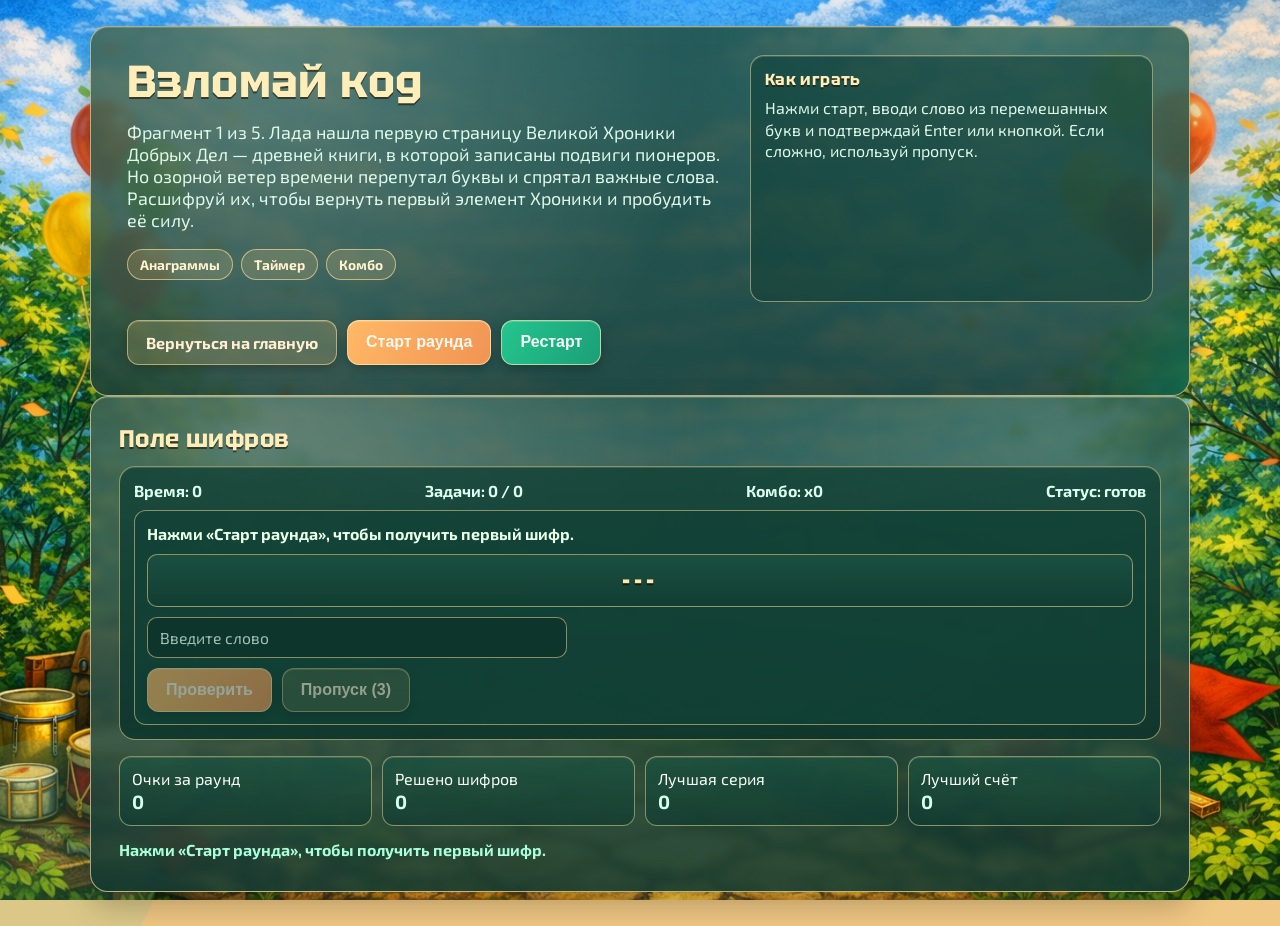
==== commit a5ef2f83: "dasdas" ====
--- a/cipher.html
+++ b/cipher.html
@@ -27,7 +27,6 @@
         <aside class="intro-panel">
           <h3>Как играть</h3>
           <p>Нажми старт, вводи слово из перемешанных букв и подтверждай Enter или кнопкой. Если сложно, используй пропуск.</p>
-          <p>Связь с сюжетом: каждое разгаданное слово зажигает огонёк на карте Беларуси и открывает путь в зал памяти.</p>
         </aside>
       </div>
       <div class="actions">
--- a/assets/css/main.css
+++ b/assets/css/main.css
@@ -946,7 +946,7 @@
     }
 
     .home-left {
-      background: url("../../этапы.png") center -70px / 100% auto no-repeat;
+      background: url("../../этапы.png") center -88px / 120% auto no-repeat;
       border: none;
       border-radius: 0;
       box-shadow: none;
@@ -1029,6 +1029,7 @@
       gap: 0;
       min-height: clamp(42px, 3.7vw, 50px);
       padding-inline: 2px;
+      position: relative;
       filter: drop-shadow(0 2px 3px rgba(0, 0, 0, 0.2));
       animation: menuRowBreath 5.4s ease-in-out infinite;
     }
@@ -1055,22 +1056,27 @@
 
     .home-left .slot-row:nth-child(1) {
       transform: translate(16px, var(--row-1-offset-y));
+      z-index: 5;
     }
 
     .home-left .slot-row:nth-child(2) {
       transform: translate(16px, var(--row-2-offset-y));
+      z-index: 4;
     }
 
     .home-left .slot-row:nth-child(3) {
       transform: translate(16px, var(--row-3-offset-y));
+      z-index: 3;
     }
 
     .home-left .slot-row:nth-child(4) {
       transform: translate(16px, var(--row-4-offset-y));
+      z-index: 2;
     }
 
     .home-left .slot-row:nth-child(5) {
       transform: translate(16px, var(--row-5-offset-y));
+      z-index: 1;
     }
 
     #rhythmStartTrigger {
@@ -1165,8 +1171,8 @@
       border-radius: 0;
       color: #f5e6bf;
       font-family: "Exo 2", "Segoe UI", sans-serif;
-      font-size: clamp(2.0rem, 0.88vw, 0.95rem);
-      font-weight: 700;
+      font-size: clamp(2.2rem, 2.45vw, 2.85rem);
+      font-weight: 800;
       padding: 0;
       letter-spacing: 0.01em;
       min-width: 0;
@@ -1180,27 +1186,27 @@
     /* Linked controls: title + score move together for each row */
     .home-left .game-name-1,
     .home-left .score-pill-1 {
-      transform: translateY(-40px);
+      transform: translateY(-10px);
     }
 
     .home-left .game-name-2,
     .home-left .score-pill-2 {
-      transform: translateY(-20px);
+      transform: translateY(20px);
     }
 
     .home-left .game-name-3,
     .home-left .score-pill-3 {
-      transform: translateY(-20px);
+      transform: translateY(40px);
     }
 
     .home-left .game-name-4,
     .home-left .score-pill-4 {
-      transform: translateY(0);
+      transform: translateY(80px);
     }
 
     .home-left .game-name-5,
     .home-left .score-pill-5 {
-      transform: translateY(18px);
+      transform: translateY(100px);
     }
 
     .score-pill {
@@ -1321,44 +1327,57 @@
     }
 
     .home-rules-btn {
-      width: 100%;
-      min-height: clamp(56px, 5.4vw, 84px);
-      border-radius: 999px;
-      border: 1px solid rgba(255, 206, 124, 0.68);
-      background: linear-gradient(180deg, rgba(82, 56, 24, 0.92), rgba(52, 33, 12, 0.95));
-      color: #ffe19b;
-      font-family: "Tektur", "Trebuchet MS", sans-serif;
-      font-size: clamp(1.15rem, 1.7vw, 1.6rem);
-      font-weight: 800;
-      text-align: center;
-      letter-spacing: 0.07em;
-      text-shadow: 0 2px 0 rgba(26, 13, 2, 0.9), 0 0 10px rgba(255, 211, 118, 0.24);
-      box-shadow:
-        inset 0 1px 0 rgba(255, 238, 190, 0.25),
-        0 4px 12px rgba(0, 0, 0, 0.28);
+      border: 0;
+      background: transparent;
+      padding: 0;
+      margin: 0;
+      line-height: 0;
       cursor: pointer;
+      justify-self: center;
+      align-self: center;
       transition: transform 0.15s ease, filter 0.15s ease;
-      position: relative;
-      overflow: hidden;
-    }
-
-    .home-rules-btn::before {
-      content: "";
-      position: absolute;
-      inset: -22% -30%;
-      background: linear-gradient(110deg, transparent 30%, rgba(255, 255, 255, 0.2) 49%, transparent 70%);
-      transform: translateX(-135%);
-      animation: homeShimmerSweep 4.6s linear infinite;
-      pointer-events: none;
     }
 
     .home-rules-btn:hover {
       transform: translateY(-1px);
-      filter: brightness(1.04);
+      filter: brightness(1.05);
     }
 
     .home-rules-btn:active {
       transform: translateY(0);
+    }
+
+    .home-rules-btn:focus-visible {
+      outline: 2px solid rgba(255, 209, 126, 0.95);
+      outline-offset: 4px;
+      border-radius: 12px;
+    }
+
+    .home-authors-btn {
+      border: 0;
+      background: transparent;
+      padding: 0;
+      margin: 0;
+      line-height: 0;
+      cursor: pointer;
+      justify-self: center;
+      align-self: end;
+      transition: transform 0.15s ease, filter 0.15s ease;
+    }
+
+    .home-authors-btn:hover {
+      transform: translateY(-1px);
+      filter: brightness(1.05);
+    }
+
+    .home-authors-btn:active {
+      transform: translateY(0);
+    }
+
+    .home-authors-btn:focus-visible {
+      outline: 2px solid rgba(255, 209, 126, 0.95);
+      outline-offset: 4px;
+      border-radius: 12px;
     }
 
     .home-rules-guide {
@@ -1540,6 +1559,71 @@
       width: var(--home-banner-width);
       max-width: 100%;
       filter: drop-shadow(0 4px 9px rgba(0, 0, 0, 0.3));
+    }
+
+    .home-authors-modal {
+      position: fixed;
+      inset: 0;
+      z-index: 1400;
+      display: grid;
+      place-items: center;
+      padding: 16px;
+      background: rgba(5, 16, 25, 0.7);
+      backdrop-filter: blur(2px);
+    }
+
+    .home-authors-dialog {
+      position: relative;
+      width: min(560px, calc(100vw - 32px));
+      border-radius: 20px;
+      border: 1px solid rgba(255, 214, 139, 0.58);
+      background:
+        radial-gradient(circle at 14% 14%, rgba(255, 229, 171, 0.18), transparent 54%),
+        linear-gradient(180deg, rgba(33, 54, 27, 0.98), rgba(18, 34, 18, 0.98));
+      box-shadow:
+        0 20px 46px rgba(0, 0, 0, 0.45),
+        inset 0 1px 0 rgba(255, 243, 208, 0.25);
+      padding: 20px 24px 18px;
+    }
+
+    .home-authors-dialog h3 {
+      margin: 0 0 14px;
+      font-size: clamp(1.3rem, 2.2vw, 1.7rem);
+      color: #ffe7b4;
+      text-shadow: 0 2px 0 rgba(24, 14, 4, 0.76);
+    }
+
+    .home-authors-dialog p {
+      margin: 0;
+      font-size: clamp(1rem, 1.45vw, 1.18rem);
+      line-height: 1.45;
+      color: #f5ffd8;
+    }
+
+    .home-authors-dialog p + p {
+      margin-top: 10px;
+    }
+
+    .home-authors-close {
+      position: absolute;
+      top: 8px;
+      right: 10px;
+      width: 34px;
+      height: 34px;
+      border: 1px solid rgba(255, 215, 144, 0.62);
+      border-radius: 999px;
+      background: linear-gradient(180deg, rgba(100, 66, 28, 0.96), rgba(66, 43, 18, 0.98));
+      color: #ffe7b2;
+      font-family: "Tektur", "Trebuchet MS", sans-serif;
+      font-size: 1.06rem;
+      font-weight: 700;
+      cursor: pointer;
+      transition: transform 0.15s ease, filter 0.15s ease;
+    }
+
+    .home-authors-close:hover {
+      transform: translateY(-1px);
+      filter: brightness(1.06);
     }
 
     .home-right {
@@ -1600,7 +1684,7 @@
       margin: 0;
       color: #ffe5a6;
       font-family: "Tektur", "Trebuchet MS", sans-serif;
-      font-size: clamp(1.78rem, 2.55vw, 2.75rem);
+      font-size: clamp(1.95rem, 2.8vw, 3rem);
       font-weight: 800;
       letter-spacing: 0.06em;
       text-transform: uppercase;
@@ -1642,7 +1726,7 @@
       grid-template-columns: clamp(52px, 3.2vw, 62px) minmax(0, 1fr) max-content;
       gap: clamp(10px, 1.1vw, 14px);
       align-items: center;
-      min-height: clamp(68px, 6.2vw, 88px);
+      min-height: clamp(74px, 6.7vw, 94px);
       padding: clamp(14px, 1.2vw, 20px) clamp(12px, 2.1vw, 16px);
       border: 1px solid rgba(255, 221, 148, 0.52);
       border-radius: 12px;
@@ -1746,7 +1830,7 @@
     .right-board-name {
       color: #ffefc8;
       font-family: "Exo 2", "Segoe UI", sans-serif;
-      font-size: clamp(1.25rem, 1.45vw, 1.7rem);
+      font-size: clamp(1.4rem, 1.65vw, 1.95rem);
       font-weight: 700;
       display: block;
       width: 100%;
@@ -1764,8 +1848,8 @@
     .right-board-score {
       color: #ffe296;
       font-family: "Tektur", "Trebuchet MS", sans-serif;
-      font-size: clamp(1rem, 1.1vw, 1.3rem);
-      font-weight: 800;
+      font-size: clamp(1.28rem, 1.5vw, 1.72rem);
+      font-weight: 900;
       letter-spacing: 0.03em;
       width: 100%;
       text-align: right;
@@ -1994,10 +2078,12 @@
       .home-column:hover,
       .right-board-row:hover,
       .home-start-btn:hover,
+      .home-authors-btn:hover,
       .home-rules-btn:hover,
       .home-rules-nav:hover,
       .home-rules-next:hover,
-      .home-rules-close:hover {
+      .home-rules-close:hover,
+      .home-authors-close:hover {
         transform: none;
       }
     }
